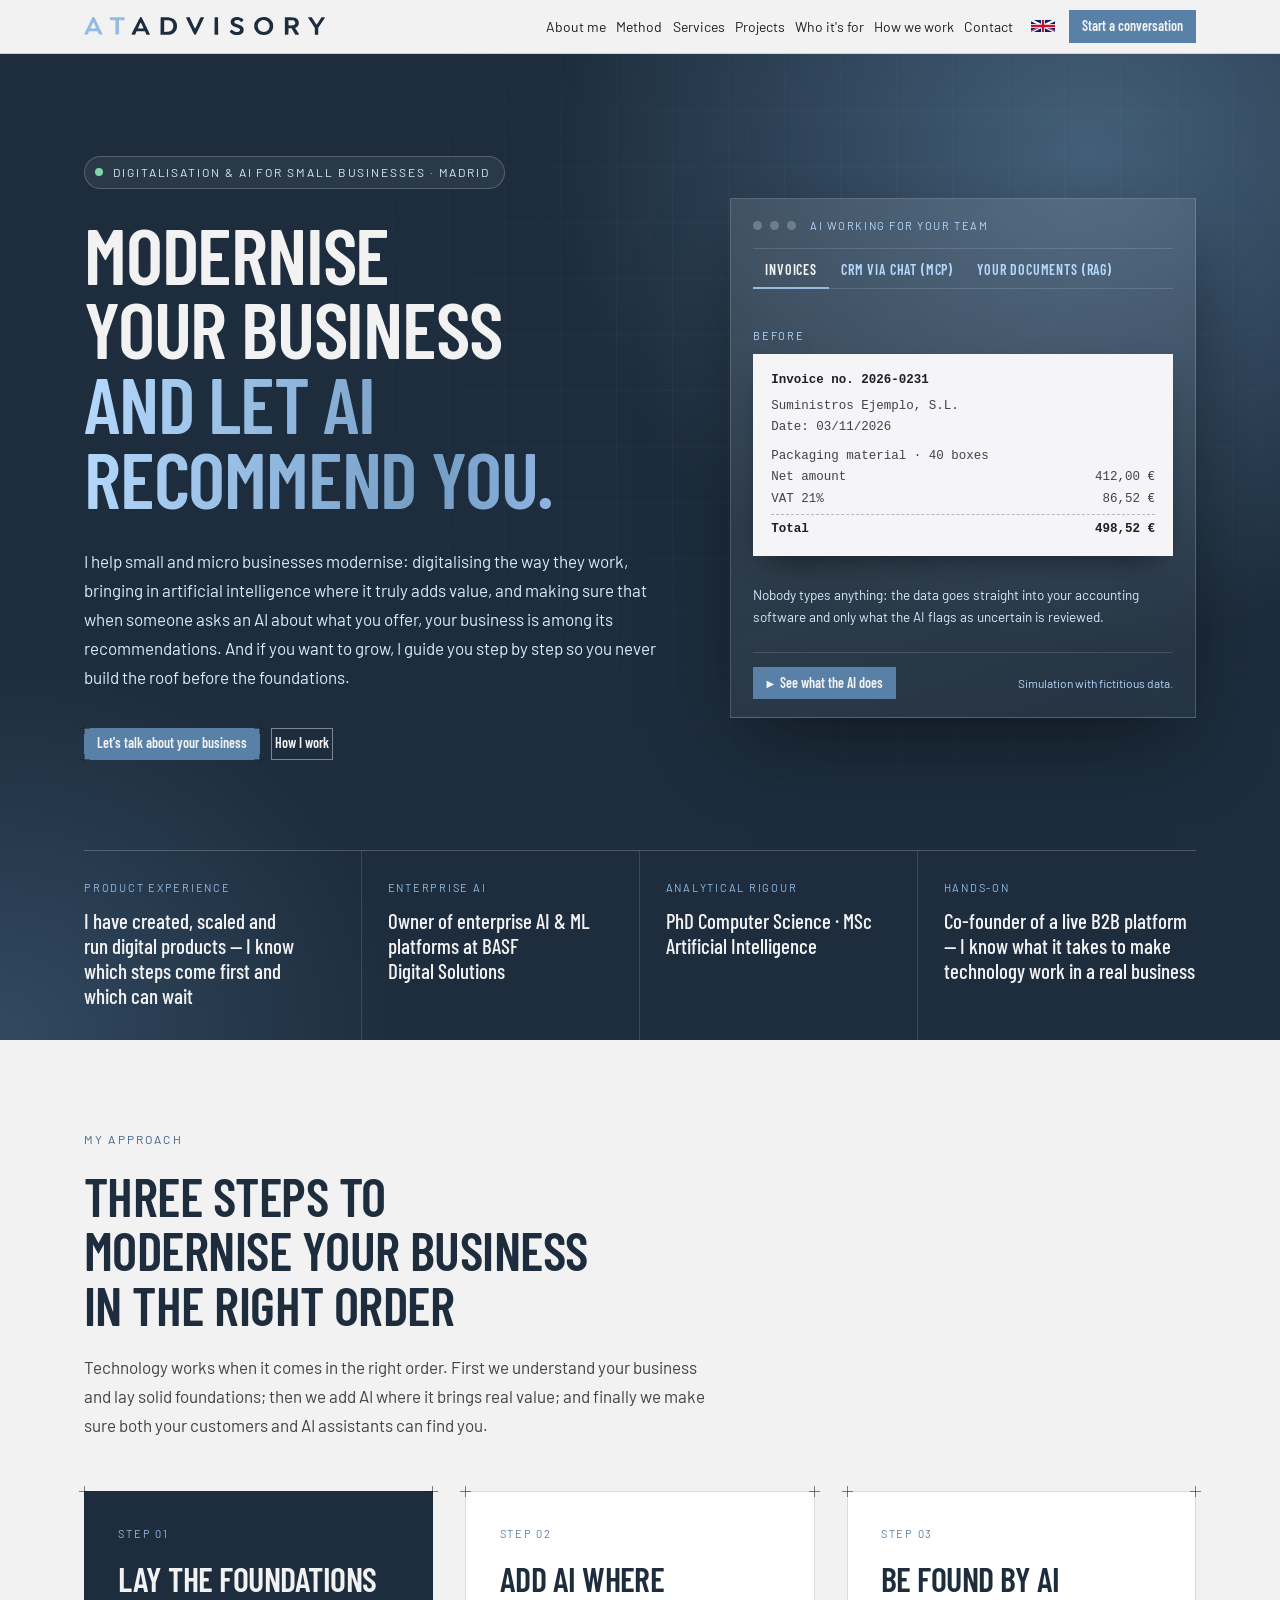
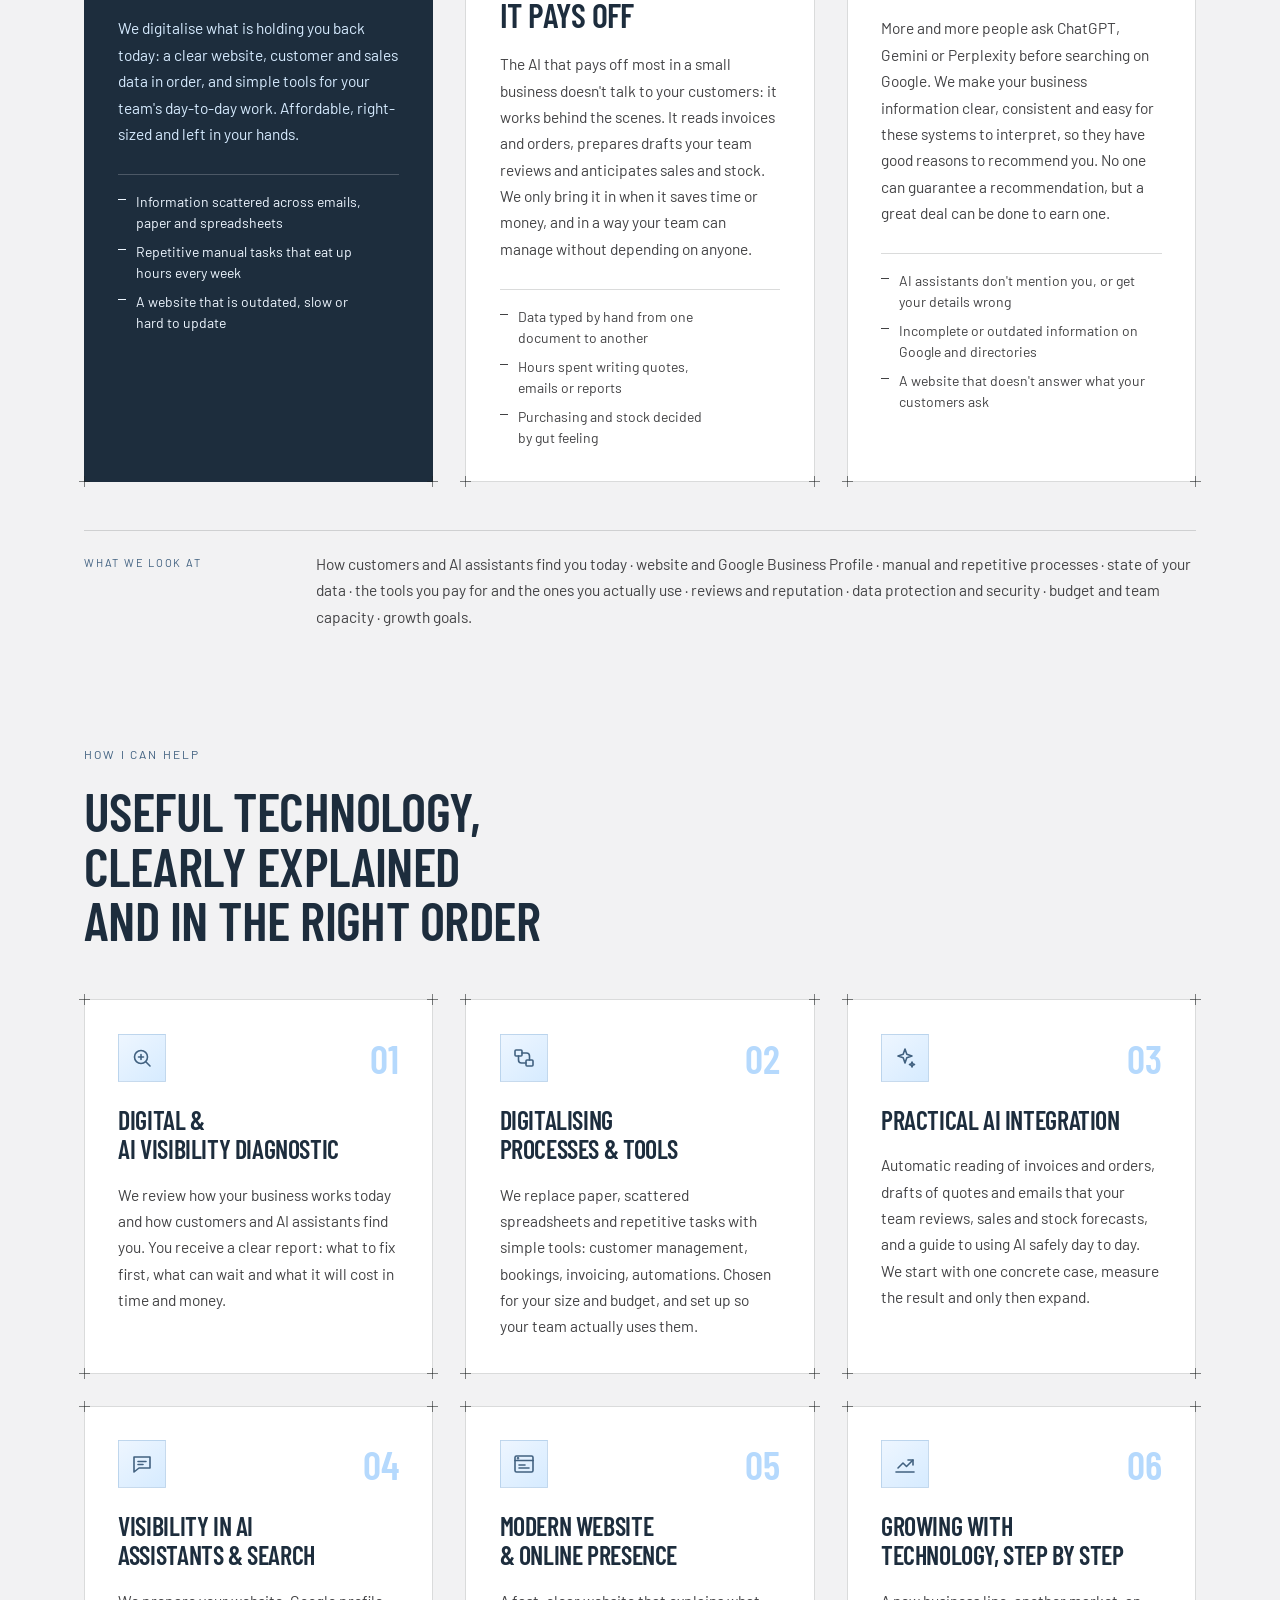
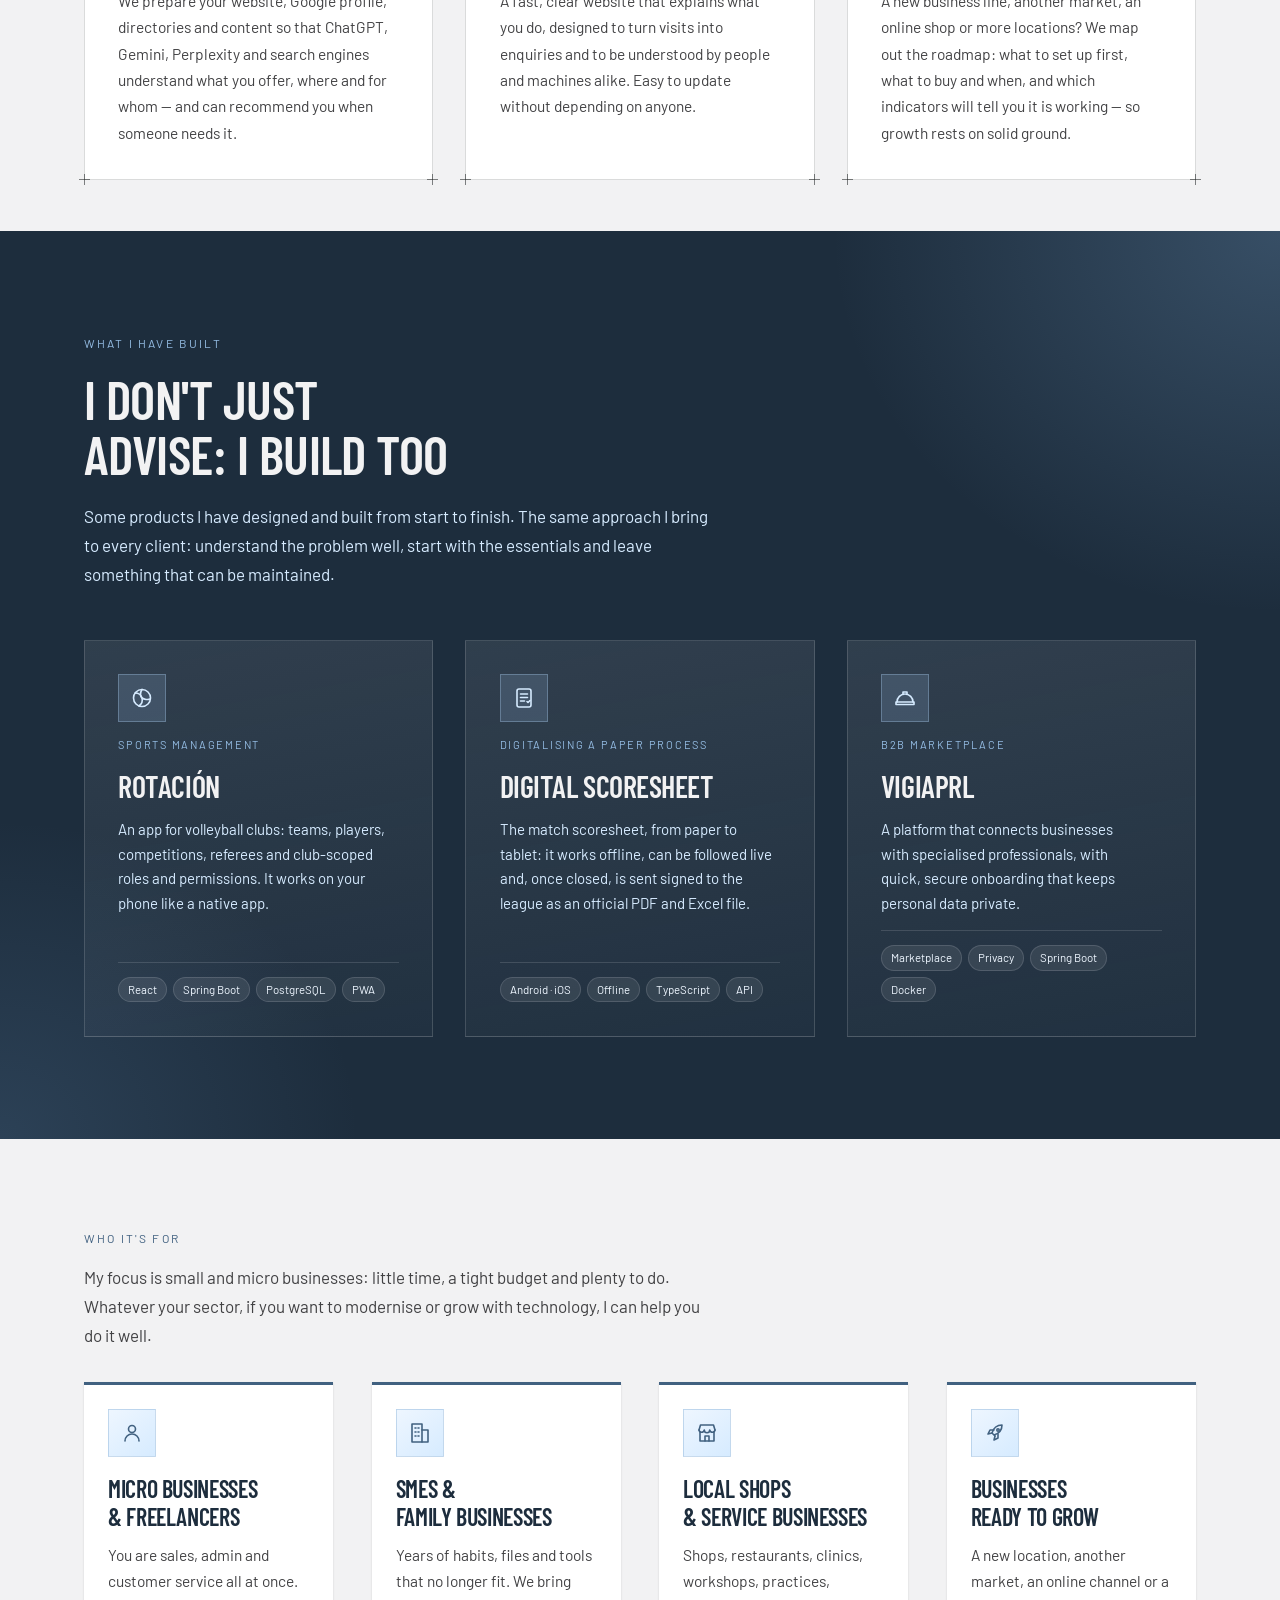
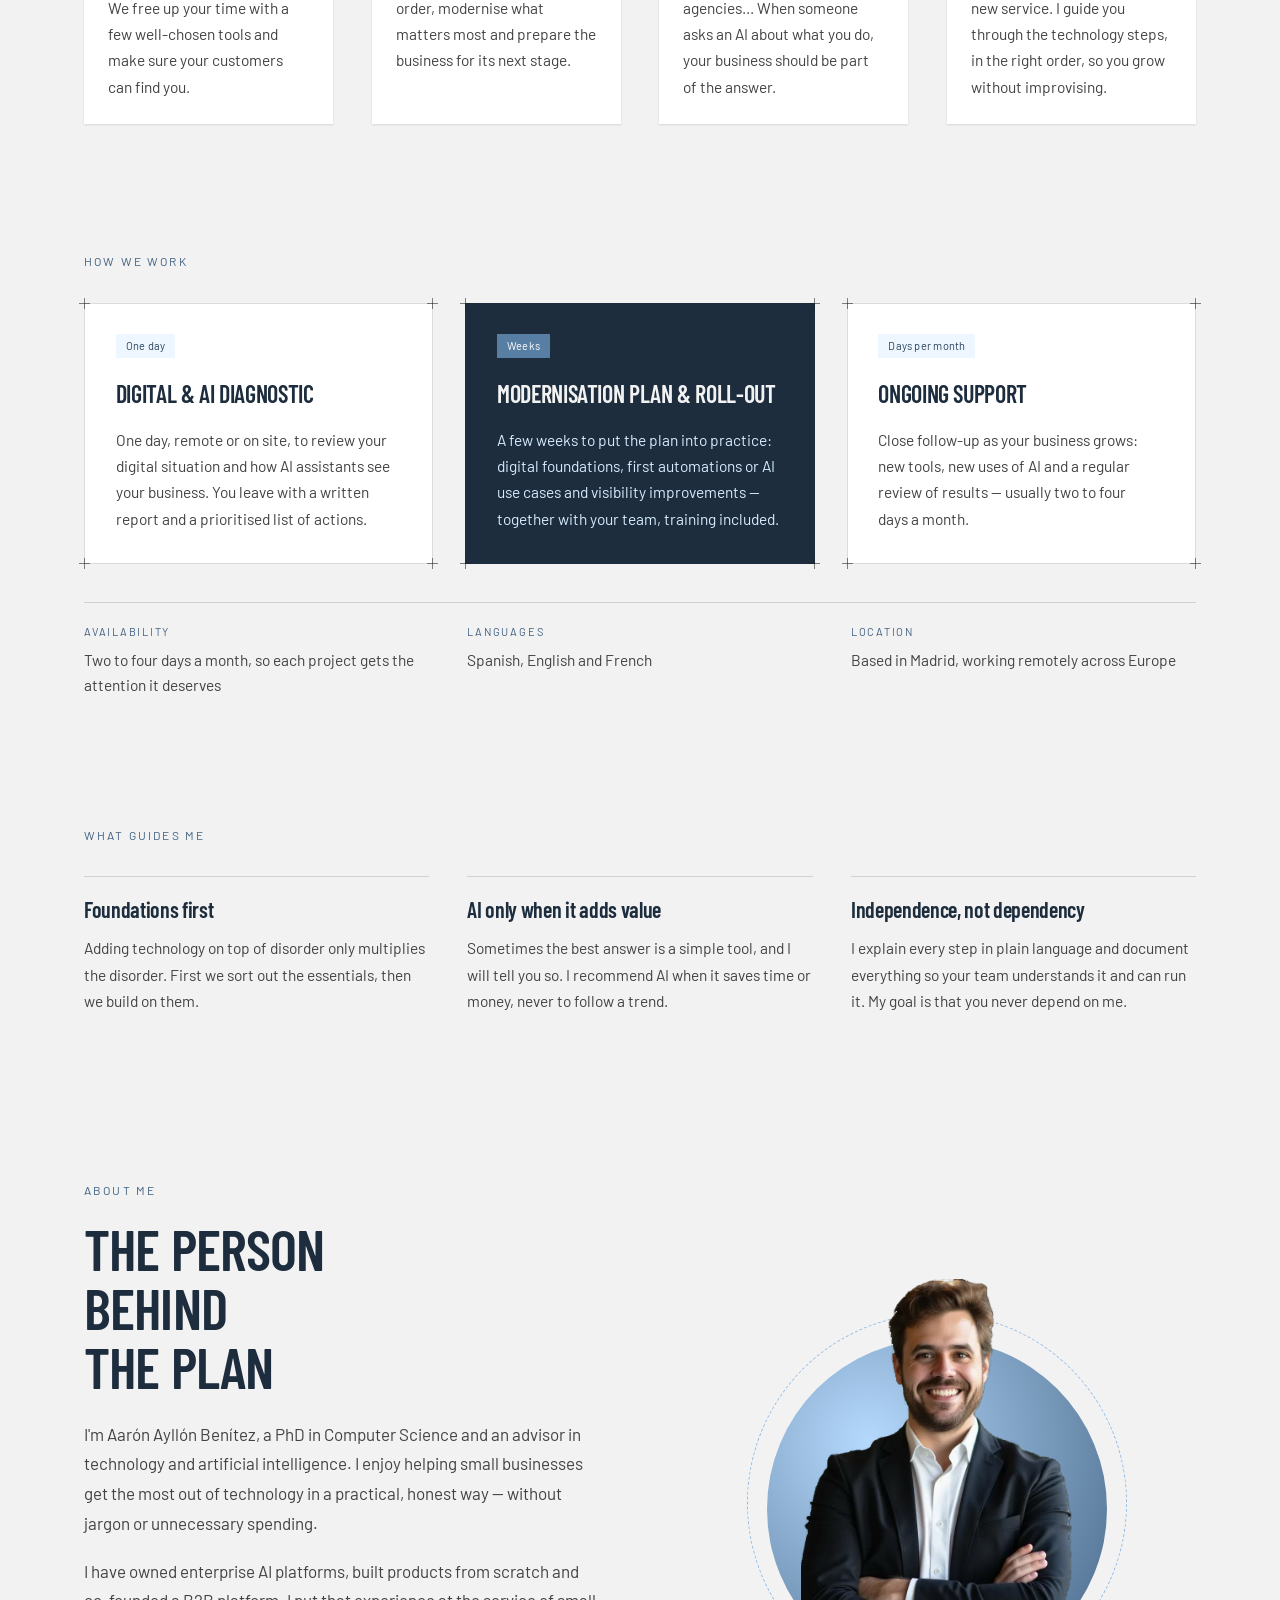
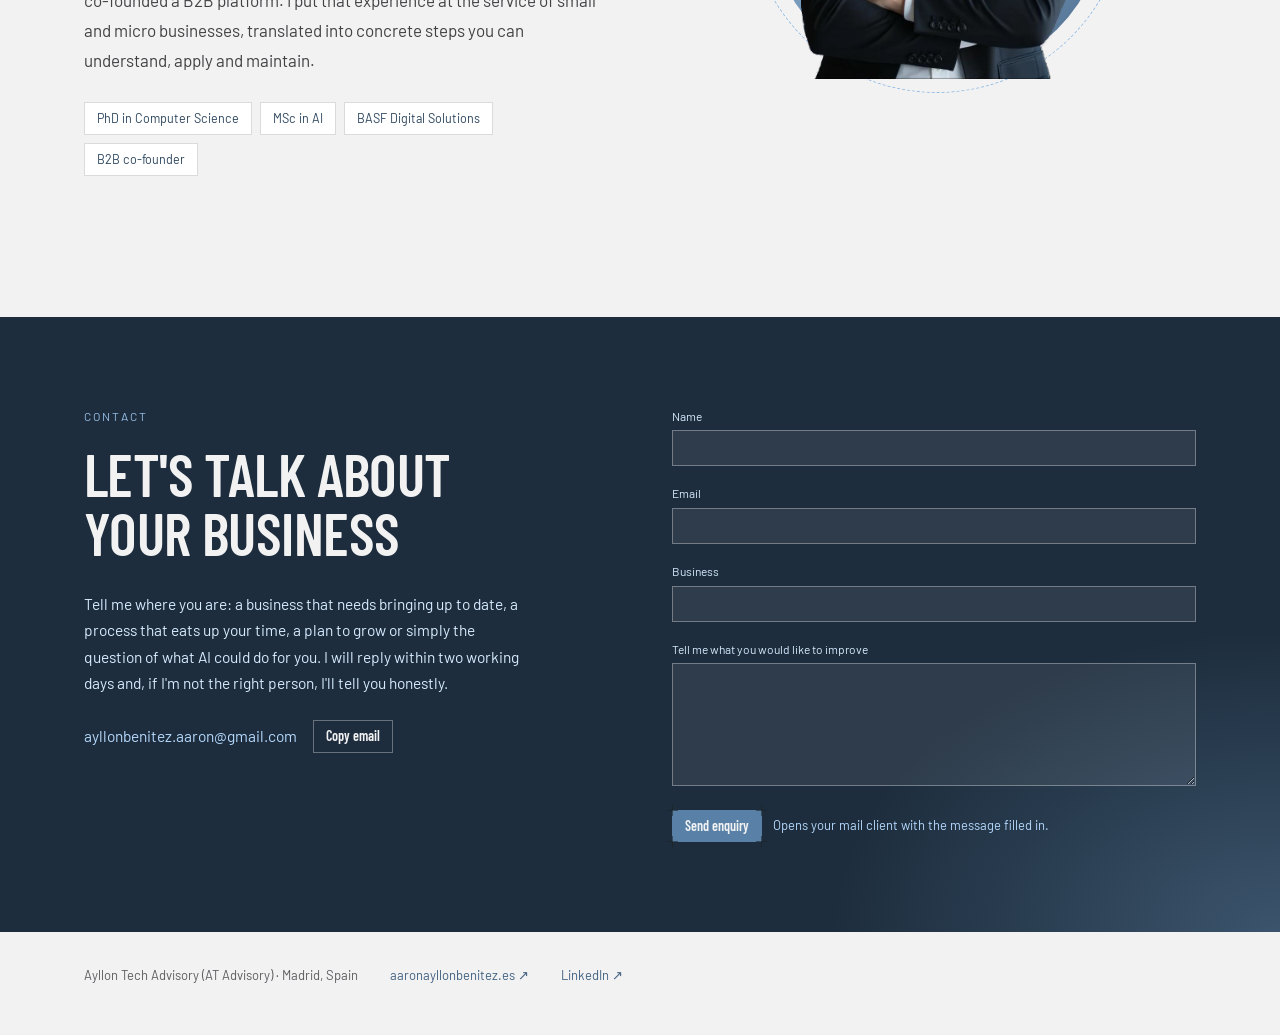
==== en/index.html @ 34bc44f6 "Serve static, crawlable HTML in three languages - Replace the x-dc/React runtime (support.js) with s" ====
<!DOCTYPE html>
<!-- Generado por _src/build.py. No edites este archivo: cambia _src/ y vuelve a ejecutar «python _src/build.py». -->
<html lang="en">
<head>
<meta charset="utf-8">
<meta name="viewport" content="width=device-width, initial-scale=1">
<title>AT Advisory · Digitalisation and AI for small and micro businesses</title>
<meta name="description" content="Digitalisation, AI integration and visibility in assistants such as ChatGPT for small and micro businesses. Modernise your business step by step, in the right order and without unnecessary spending.">
<link rel="canonical" href="https://atadvisory.es/en/">
<link rel="alternate" hreflang="es" href="https://atadvisory.es/">
<link rel="alternate" hreflang="en" href="https://atadvisory.es/en/">
<link rel="alternate" hreflang="fr" href="https://atadvisory.es/fr/">
<link rel="alternate" hreflang="x-default" href="https://atadvisory.es/">
<meta property="og:type" content="website">
<meta property="og:site_name" content="AT Advisory">
<meta property="og:url" content="https://atadvisory.es/en/">
<meta property="og:title" content="AT Advisory · Digitalisation and AI for small businesses">
<meta property="og:description" content="Digitalisation, AI integration and visibility in assistants such as ChatGPT for small and micro businesses. Modernise your business step by step, in the right order and without unnecessary spending.">
<meta property="og:locale" content="en_GB">
<meta property="og:locale:alternate" content="es_ES">
<meta property="og:locale:alternate" content="fr_FR">
<script type="application/ld+json">
{
  "@context": "https://schema.org",
  "@graph": [
    {
      "@type": "ProfessionalService",
      "@id": "https://atadvisory.es/#business",
      "name": "AT Advisory",
      "alternateName": "Ayllon Tech Advisory",
      "url": "https://atadvisory.es/",
      "logo": "https://atadvisory.es/logo-mark.svg",
      "description": "Advisory on digitalisation, artificial intelligence integration and visibility in AI assistants for small and micro businesses.",
      "email": "ayllonbenitez.aaron@gmail.com",
      "address": {
        "@type": "PostalAddress",
        "addressLocality": "Madrid",
        "addressCountry": "ES"
      },
      "areaServed": [
        {
          "@type": "Country",
          "name": "Spain"
        },
        {
          "@type": "Place",
          "name": "Europe"
        }
      ],
      "knowsLanguage": [
        "es",
        "en",
        "fr"
      ],
      "knowsAbout": [
        "Small business digitalisation",
        "Digital transformation",
        "Artificial intelligence",
        "Process automation",
        "Visibility in AI assistants",
        "Technology strategy"
      ],
      "founder": {
        "@type": "Person",
        "name": "Aarón Ayllón Benítez",
        "honorificSuffix": "PhD",
        "url": "https://aaronayllonbenitez.es",
        "sameAs": [
          "https://www.linkedin.com/in/aar%C3%B3n-ayll%C3%B3n-ben%C3%ADtez-ph-d-b5599158/",
          "https://aaronayllonbenitez.es"
        ],
        "jobTitle": "Digitalisation and artificial intelligence advisor"
      },
      "hasOfferCatalog": {
        "@type": "OfferCatalog",
        "name": "Services",
        "itemListElement": [
          {
            "@type": "Offer",
            "itemOffered": {
              "@type": "Service",
              "name": "Digital & AI visibility diagnostic",
              "description": "We review how your business works today and how customers and AI assistants find you. You receive a clear report: what to fix first, what can wait and what it will cost in time and money."
            }
          },
          {
            "@type": "Offer",
            "itemOffered": {
              "@type": "Service",
              "name": "Digitalising processes & tools",
              "description": "We replace paper, scattered spreadsheets and repetitive tasks with simple tools: customer management, bookings, invoicing, automations. Chosen for your size and budget, and set up so your team actually uses them."
            }
          },
          {
            "@type": "Offer",
            "itemOffered": {
              "@type": "Service",
              "name": "Practical AI integration",
              "description": "Automatic reading of invoices and orders, drafts of quotes and emails that your team reviews, sales and stock forecasts, and a guide to using AI safely day to day. We start with one concrete case, measure the result and only then expand."
            }
          },
          {
            "@type": "Offer",
            "itemOffered": {
              "@type": "Service",
              "name": "Visibility in AI assistants & search",
              "description": "We prepare your website, Google profile, directories and content so that ChatGPT, Gemini, Perplexity and search engines understand what you offer, where and for whom — and can recommend you when someone needs it."
            }
          },
          {
            "@type": "Offer",
            "itemOffered": {
              "@type": "Service",
              "name": "Modern website & online presence",
              "description": "A fast, clear website that explains what you do, designed to turn visits into enquiries and to be understood by people and machines alike. Easy to update without depending on anyone."
            }
          },
          {
            "@type": "Offer",
            "itemOffered": {
              "@type": "Service",
              "name": "Growing with technology, step by step",
              "description": "A new business line, another market, an online shop or more locations? We map out the roadmap: what to set up first, what to buy and when, and which indicators will tell you it is working — so growth rests on solid ground."
            }
          }
        ]
      }
    },
    {
      "@type": "WebPage",
      "@id": "https://atadvisory.es/en/#webpage",
      "url": "https://atadvisory.es/en/",
      "name": "AT Advisory · Digitalisation and AI for small and micro businesses",
      "inLanguage": "en",
      "about": {
        "@id": "https://atadvisory.es/#business"
      }
    }
  ]
}
</script>
<link rel="icon" type="image/svg+xml" href="../logo-mark.svg">
<link rel="stylesheet" href="../styles.css">
<link rel="stylesheet" href="../assets/site.css">
<script src="../assets/site.js" defer></script>
</head>
<body>

  <header class="nav nav-sticky" style="padding-inline: max(clamp(20px,5vw,64px), calc((100% - 1240px) / 2 + clamp(20px,5vw,64px)))">
    <a class="nav-brand" href="#"><img src="../logo-wordmark.svg" alt="AT Advisory" /></a>
    <input class="nav-toggle-control" id="nav-toggle" type="checkbox" />
    <label class="nav-toggle-label btn btn-ghost" for="nav-toggle" aria-label="Menu"><span></span><span></span><span></span></label>
    <nav class="nav-menu" aria-label="Main">
      <a href="#about">About me</a>
      <a href="#method">Method</a>
      <a href="#services">Services</a>
      <a href="#work">Projects</a>
      <a href="#audience">Who it's for</a>
      <a href="#engagement">How we work</a>
      <a href="#contact">Contact</a>
    </nav>
    <details class="language-picker">
      <summary class="language-current" aria-label="Language"><img src="../flags/gb.svg" alt="English" width="24" /></summary>
      <div class="language-options">
        <a href="../" hreflang="es" lang="es"><img src="../flags/es.svg" alt="Español" width="24" /></a>
        <a href="./" hreflang="en" lang="en" aria-current="page"><img src="../flags/gb.svg" alt="English" width="24" /></a>
        <a href="../fr/" hreflang="fr" lang="fr"><img src="../flags/fr.svg" alt="Français" width="24" /></a>
      </div>
    </details>
    <a href="#contact" class="nav-cta btn btn-primary" style="text-decoration: none; white-space: nowrap; flex: 0 0 auto">Start a conversation</a>
  </header>

<main>

  <section class="hero" style="background: var(--color-accent-900); color: var(--color-bg)">
    <div style="max-width: 1240px; margin: 0 auto; padding: clamp(56px,8vw,112px) clamp(20px,5vw,64px) 0">
      <div class="hero-grid">
      <div>
      <span class="hero-kicker" style="font-size: 12px; letter-spacing: 0.16em; text-transform: uppercase; color: var(--color-accent-200); margin-bottom: 28px"><i class="live-dot"></i><span>Digitalisation &amp; AI for small businesses ·&nbsp;Madrid</span></span>
      <h1 style="font-family: var(--font-heading); font-weight: 600; font-size: clamp(44px,6.2vw,92px); line-height: 0.94; letter-spacing: -0.015em; text-transform: uppercase; margin: 0; max-width: 20ch">
        <span style="display: block">Modernise your business</span>
        <span class="grad-text" style="display: block">and let AI recommend&nbsp;you.</span>
      </h1>
      <p style="font-size: 17px; line-height: 1.7; max-width: 62ch; margin: 32px 0 0; color: var(--color-accent-200)">I help small and micro businesses modernise: digitalising the way they work, bringing in artificial intelligence where it truly adds value, and making sure that when someone asks an AI about what you offer, your business is among its recommendations. And if you want to grow, I guide you step by step so you never build the roof before the&nbsp;foundations.</p>
      <div style="display: flex; gap: var(--space-3); flex-wrap: wrap; margin-top: 36px">
        <a href="#contact" class="btn btn-primary blueprint" style="text-decoration: none; white-space: nowrap; flex: 0 0 auto"><i class="corner tl"></i><i class="corner tr"></i><i class="corner bl"></i><i class="corner br"></i>Let's talk about your&nbsp;business</a>
        <a href="#method" class="btn btn-ghost" style="text-decoration: none; white-space: nowrap; flex: 0 0 auto; color: var(--color-bg); border-color: color-mix(in srgb, var(--color-bg) 45%, transparent)">How I work</a>
      </div>
      </div>
      <div class="demo" data-active="invoice" data-state="idle">
        <div class="demo-head"><i></i><i></i><i></i><span>AI working for your&nbsp;team</span></div>
        <div class="demo-tabs">
          <button type="button" class="demo-tab" aria-pressed="true" data-tab="invoice">Invoices</button>
          <button type="button" class="demo-tab" aria-pressed="false" data-tab="mcp">CRM via chat&nbsp;(MCP)</button>
          <button type="button" class="demo-tab" aria-pressed="false" data-tab="rag">Your documents (RAG)</button>
        </div>
        <div class="demo-panels">
          <div class="demo-panel" data-panel="invoice">
            <div class="demo-stage">
              <div class="demo-layer demo-before">
                <div class="demo-label">Before</div>
                <div class="demo-doc">
                  <div class="demo-doc-title">Invoice no. 2026-0231</div>
                  <div>Suministros Ejemplo, S.L.</div>
                  <div>Date: 03/11/2026</div>
                  <div class="demo-doc-gap">Packaging material · 40&nbsp;boxes</div>
                  <div class="demo-doc-row"><span>Net amount</span><span>412,00 €</span></div>
                  <div class="demo-doc-row"><span>VAT 21%</span><span>86,52 €</span></div>
                  <div class="demo-doc-row demo-doc-total"><span>Total</span><span>498,52 €</span></div>
                </div>
              </div>
              <div class="demo-layer demo-after">
                <div class="demo-label">After</div>
                <div class="demo-result">
                  <dl class="demo-out">
                    <div class="demo-row"><dt>Supplier</dt><dd>Suministros Ejemplo, S.L.</dd></div>
                    <div class="demo-row"><dt>Date</dt><dd>03/11/2026</dd></div>
                    <div class="demo-row"><dt>Net amount</dt><dd>412,00 €</dd></div>
                    <div class="demo-row"><dt>VAT 21%</dt><dd>86,52 €</dd></div>
                    <div class="demo-row"><dt>Total</dt><dd>498,52 €</dd></div>
                    <div class="demo-row"><dt>Ledger account</dt><dd>602 · Other&nbsp;supplies</dd></div>
                  </dl>
                </div>
              </div>
            </div>
            <p class="demo-note">Nobody types anything: the data goes straight into your accounting software and only what the AI flags as uncertain is&nbsp;reviewed.</p>
          </div>
          <div class="demo-panel" data-panel="mcp">
            <div class="demo-stage">
              <div class="demo-layer demo-before">
                <div class="demo-label">Your message in the&nbsp;chat</div>
                <div class="demo-bubble">Just spoke with Laura Gómez from Reformas Ejemplo: she wants a quote to refurbish 3 offices. Log it in the CRM and remind me to call her on&nbsp;Thursday.</div>
                <div class="demo-typing" aria-hidden="true"><i></i><i></i><i></i></div>
              </div>
              <div class="demo-layer demo-after">
                <div class="demo-label">Done in your&nbsp;CRM</div>
                <div class="demo-result">
                  <ul class="demo-log">
                    <li>MCP › crm.search_contacts</li>
                    <li>MCP › crm.create_contact</li>
                    <li>MCP › crm.create_deal</li>
                    <li>MCP › crm.create_task</li>
                  </ul>
                  <dl class="demo-out">
                    <div class="demo-row"><dt>Contact</dt><dd>Laura Gómez · Reformas Ejemplo</dd></div>
                    <div class="demo-row"><dt>Deal</dt><dd>Refurbishment of 3 offices ·&nbsp;Quote</dd></div>
                    <div class="demo-row"><dt>Task</dt><dd>Call Laura · Thu 12/11,&nbsp;10:00</dd></div>
                  </dl>
                </div>
              </div>
            </div>
            <p class="demo-note">The AI understands your message and, through MCP, uses your CRM's tools: it searches, creates and updates records without you leaving the&nbsp;chat.</p>
          </div>
          <div class="demo-panel" data-panel="rag">
            <div class="demo-stage">
              <div class="demo-layer demo-before">
                <div class="demo-label">Your question</div>
                <div class="demo-bubble">A customer wants to return an online order from 20 days ago. Can they? Who pays for&nbsp;shipping?</div>
                <div class="demo-typing" aria-hidden="true"><i></i><i></i><i></i></div>
              </div>
              <div class="demo-layer demo-after">
                <div class="demo-label">Answer with sources</div>
                <div class="demo-result">
                  <ul class="demo-log"><li>RAG › <span>214 documents · 2 relevant&nbsp;passages</span></li></ul>
                  <p class="demo-answer"><span>Yes: they have 30 days from delivery to return&nbsp;it.</span><sup>1</sup> <span>The customer pays for return shipping, unless the product arrived&nbsp;faulty.</span><sup>2</sup></p>
                  <ol class="demo-sources">
                    <li>Terms of sale 2026.pdf · p.&nbsp;3</li>
                    <li>Returns policy.docx · section&nbsp;2</li>
                  </ol>
                </div>
              </div>
            </div>
            <p class="demo-note">The AI answers only from what your documents say (RAG) and cites where it found it, so anyone can&nbsp;check.</p>
          </div>
        </div>
        <div class="demo-actions">
          <button type="button" class="btn btn-primary demo-run">See what the AI&nbsp;does</button>
          <span class="demo-working">The AI is&nbsp;working…</span>
          <button type="button" class="btn demo-reset">Run again</button>
          <span class="demo-disclaimer">Simulation with fictitious&nbsp;data.</span>
        </div>
      </div>
      </div>

      <div style="margin-top: clamp(56px,7vw,96px); border-top: 1px solid color-mix(in srgb, var(--color-bg) 22%, transparent); display: grid; grid-template-columns: repeat(auto-fit, minmax(210px, 1fr))">
        <div style="padding: 28px clamp(16px,2vw,32px) 32px 0; border-right: 1px solid color-mix(in srgb, var(--color-bg) 14%, transparent)">
          <div style="font-size: 11px; letter-spacing: 0.16em; text-transform: uppercase; color: var(--color-accent-400); margin-bottom: 12px">Product experience</div>
          <div style="font-family: var(--font-heading); font-weight: 500; font-size: 21px; line-height: 1.2">I have created, scaled and run digital products — I know which steps come first and which can&nbsp;wait</div>
        </div>
        <div style="padding: 28px clamp(16px,2vw,32px) 32px; border-right: 1px solid color-mix(in srgb, var(--color-bg) 14%, transparent)">
          <div style="font-size: 11px; letter-spacing: 0.16em; text-transform: uppercase; color: var(--color-accent-400); margin-bottom: 12px">Enterprise AI</div>
          <div style="font-family: var(--font-heading); font-weight: 500; font-size: 21px; line-height: 1.2">Owner of enterprise AI &amp; ML platforms at BASF Digital&nbsp;Solutions</div>
        </div>
        <div style="padding: 28px clamp(16px,2vw,32px) 32px; border-right: 1px solid color-mix(in srgb, var(--color-bg) 14%, transparent)">
          <div style="font-size: 11px; letter-spacing: 0.16em; text-transform: uppercase; color: var(--color-accent-400); margin-bottom: 12px">Analytical rigour</div>
          <div style="font-family: var(--font-heading); font-weight: 500; font-size: 21px; line-height: 1.2">PhD Computer Science · MSc Artificial&nbsp;Intelligence</div>
        </div>
        <div style="padding: 28px 0 32px clamp(16px,2vw,32px)">
          <div style="font-size: 11px; letter-spacing: 0.16em; text-transform: uppercase; color: var(--color-accent-400); margin-bottom: 12px">Hands-on</div>
          <div style="font-family: var(--font-heading); font-weight: 500; font-size: 21px; line-height: 1.2">Co-founder of a live B2B platform — I know what it takes to make technology work in a real&nbsp;business</div>
        </div>
      </div>
    </div>
  </section>

  <div style="max-width: 1240px; margin: 0 auto; padding: 0 clamp(20px,5vw,64px)">

    <section id="method" style="padding: clamp(56px,7vw,96px) 0 clamp(32px,4vw,56px)">
      <span style="display: block; font-size: 12px; letter-spacing: 0.18em; text-transform: uppercase; color: var(--color-accent-700); margin-bottom: 20px">My approach</span>
      <h2 style="font-family: var(--font-heading); font-weight: 600; font-size: clamp(32px,4.2vw,56px); line-height: 1.02; text-transform: uppercase; letter-spacing: -0.01em; margin: 0 0 20px; color: var(--color-accent-900); max-width: 24ch">Three steps to modernise your business in the right&nbsp;order</h2>
      <p style="font-size: 17px; line-height: 1.7; max-width: 64ch; margin: 0 0 clamp(36px,4vw,56px); color: var(--color-neutral-800)">Technology works when it comes in the right order. First we understand your business and lay solid foundations; then we add AI where it brings real value; and finally we make sure both your customers and AI assistants can find&nbsp;you.</p>

      <div style="display: grid; grid-template-columns: repeat(auto-fit, minmax(280px, 1fr)); gap: clamp(20px,2.5vw,32px)">
        <div data-reveal="" class="card blueprint verdict" style="padding: clamp(24px,2.6vw,36px); background: var(--color-accent-900); color: var(--color-bg); border-color: var(--color-accent-900)">
          <i class="corner tl"></i><i class="corner tr"></i><i class="corner bl"></i><i class="corner br"></i>
          <div style="font-size: 11px; letter-spacing: 0.16em; text-transform: uppercase; color: var(--color-accent-400)">Step 01</div>
          <h3 style="font-family: var(--font-heading); font-weight: 600; font-size: 34px; line-height: 1.05; text-transform: uppercase; margin: 12px 0 12px">Lay the foundations</h3>
          <p style="font-size: 15.5px; line-height: 1.7; margin: 0; color: var(--color-accent-200)">We digitalise what is holding you back today: a clear website, customer and sales data in order, and simple tools for your team's day-to-day work. Affordable, right-sized and left in your&nbsp;hands.</p>
          <ul class="verdict-signals" style="border-top-color: color-mix(in srgb, var(--color-bg) 22%, transparent); color: var(--color-accent-100)">
            <li>Information scattered across emails, paper and&nbsp;spreadsheets</li>
            <li>Repetitive manual tasks that eat up hours every&nbsp;week</li>
            <li>A website that is outdated, slow or hard to&nbsp;update</li>
          </ul>
        </div>
        <div data-reveal="" class="card blueprint verdict lift" style="padding: clamp(24px,2.6vw,36px)">
          <i class="corner tl"></i><i class="corner tr"></i><i class="corner bl"></i><i class="corner br"></i>
          <div style="font-size: 11px; letter-spacing: 0.16em; text-transform: uppercase; color: var(--color-accent-600)">Step 02</div>
          <h3 style="font-family: var(--font-heading); font-weight: 600; font-size: 34px; line-height: 1.05; text-transform: uppercase; margin: 12px 0 12px; color: var(--color-accent-900)">Add AI where it pays&nbsp;off</h3>
          <p style="font-size: 15.5px; line-height: 1.7; margin: 0; color: var(--color-neutral-800)">The AI that pays off most in a small business doesn't talk to your customers: it works behind the scenes. It reads invoices and orders, prepares drafts your team reviews and anticipates sales and stock. We only bring it in when it saves time or money, and in a way your team can manage without depending on&nbsp;anyone.</p>
          <ul class="verdict-signals" style="color: var(--color-neutral-800)">
            <li>Data typed by hand from one document to&nbsp;another</li>
            <li>Hours spent writing quotes, emails or&nbsp;reports</li>
            <li>Purchasing and stock decided by gut&nbsp;feeling</li>
          </ul>
        </div>
        <div data-reveal="" class="card blueprint verdict lift" style="padding: clamp(24px,2.6vw,36px)">
          <i class="corner tl"></i><i class="corner tr"></i><i class="corner bl"></i><i class="corner br"></i>
          <div style="font-size: 11px; letter-spacing: 0.16em; text-transform: uppercase; color: var(--color-accent-600)">Step 03</div>
          <h3 style="font-family: var(--font-heading); font-weight: 600; font-size: 34px; line-height: 1.05; text-transform: uppercase; margin: 12px 0 12px; color: var(--color-accent-900)">Be found by&nbsp;AI</h3>
          <p style="font-size: 15.5px; line-height: 1.7; margin: 0; color: var(--color-neutral-800)">More and more people ask ChatGPT, Gemini or Perplexity before searching on Google. We make your business information clear, consistent and easy for these systems to interpret, so they have good reasons to recommend you. No one can guarantee a recommendation, but a great deal can be done to earn&nbsp;one.</p>
          <ul class="verdict-signals" style="color: var(--color-neutral-800)">
            <li>AI assistants don't mention you, or get your details&nbsp;wrong</li>
            <li>Incomplete or outdated information on Google and&nbsp;directories</li>
            <li>A website that doesn't answer what your customers&nbsp;ask</li>
          </ul>
        </div>
      </div>

      <div style="margin-top: clamp(32px,4vw,48px); border-top: 1px solid var(--color-divider); padding-top: 20px; display: grid; grid-template-columns: minmax(0, 200px) 1fr; gap: 12px 32px" class="kpi-row">
        <div style="font-size: 11px; letter-spacing: 0.16em; text-transform: uppercase; color: var(--color-accent-700); padding-top: 3px">What we look&nbsp;at</div>
        <p style="font-size: 15.5px; line-height: 1.7; margin: 0; color: var(--color-neutral-800)">How customers and AI assistants find you today · website and Google Business Profile · manual and repetitive processes · state of your data · the tools you pay for and the ones you actually use · reviews and reputation · data protection and security · budget and team capacity · growth&nbsp;goals.</p>
      </div>
    </section>

    <section id="services" style="padding: clamp(40px,5vw,72px) 0 clamp(32px,4vw,56px)">
      <span style="display: block; font-size: 12px; letter-spacing: 0.18em; text-transform: uppercase; color: var(--color-accent-700); margin-bottom: 20px">How I can&nbsp;help</span>
      <h2 style="font-family: var(--font-heading); font-weight: 600; font-size: clamp(32px,4.2vw,56px); line-height: 1.02; text-transform: uppercase; letter-spacing: -0.01em; margin: 0 0 clamp(36px,4vw,56px); color: var(--color-accent-900); max-width: 24ch">Useful technology, clearly explained and in the right&nbsp;order</h2>

      <div class="svc-grid">
        <div data-reveal="" class="card blueprint lift" style="padding: clamp(24px,2.6vw,36px)">
          <i class="corner tl"></i><i class="corner tr"></i><i class="corner bl"></i><i class="corner br"></i>
          <div class="svc-head"><div class="ico-box"><svg class="ico" viewBox="0 0 24 24" width="24" height="24" fill="none" stroke="currentColor" stroke-width="1.6" stroke-linecap="round" stroke-linejoin="round" aria-hidden="true"><circle cx="11" cy="11" r="6.5"/><path d="M20 20l-4.2-4.2"/><path d="M8.5 11h5M11 8.5v5"/></svg></div><div style="font-family: var(--font-heading); font-weight: 600; font-size: 40px; line-height: 1; color: var(--color-accent-300)">01</div></div>
          <h3 style="font-family: var(--font-heading); font-weight: 600; font-size: 26px; line-height: 1.12; text-transform: uppercase; margin: 16px 0 12px; color: var(--color-accent-900)">Digital &amp; AI visibility&nbsp;diagnostic</h3>
          <p style="font-size: 15.5px; line-height: 1.7; margin: 0; color: var(--color-neutral-800)">We review how your business works today and how customers and AI assistants find you. You receive a clear report: what to fix first, what can wait and what it will cost in time and&nbsp;money.</p>
        </div>
        <div data-reveal="" class="card blueprint lift" style="padding: clamp(24px,2.6vw,36px)">
          <i class="corner tl"></i><i class="corner tr"></i><i class="corner bl"></i><i class="corner br"></i>
          <div class="svc-head"><div class="ico-box"><svg class="ico" viewBox="0 0 24 24" width="24" height="24" fill="none" stroke="currentColor" stroke-width="1.6" stroke-linecap="round" stroke-linejoin="round" aria-hidden="true"><rect x="3" y="4" width="7" height="6" rx="1"/><rect x="14" y="14" width="7" height="6" rx="1"/><path d="M6.5 10v4a3 3 0 0 0 3 3H14"/><path d="M17.5 14v-4a3 3 0 0 0-3-3H10"/></svg></div><div style="font-family: var(--font-heading); font-weight: 600; font-size: 40px; line-height: 1; color: var(--color-accent-300)">02</div></div>
          <h3 style="font-family: var(--font-heading); font-weight: 600; font-size: 26px; line-height: 1.12; text-transform: uppercase; margin: 16px 0 12px; color: var(--color-accent-900)">Digitalising processes &amp;&nbsp;tools</h3>
          <p style="font-size: 15.5px; line-height: 1.7; margin: 0; color: var(--color-neutral-800)">We replace paper, scattered spreadsheets and repetitive tasks with simple tools: customer management, bookings, invoicing, automations. Chosen for your size and budget, and set up so your team actually uses&nbsp;them.</p>
        </div>
        <div data-reveal="" class="card blueprint lift" style="padding: clamp(24px,2.6vw,36px)">
          <i class="corner tl"></i><i class="corner tr"></i><i class="corner bl"></i><i class="corner br"></i>
          <div class="svc-head"><div class="ico-box"><svg class="ico" viewBox="0 0 24 24" width="24" height="24" fill="none" stroke="currentColor" stroke-width="1.6" stroke-linecap="round" stroke-linejoin="round" aria-hidden="true"><path d="M12 3l1.8 5.2L19 10l-5.2 1.8L12 17l-1.8-5.2L5 10l5.2-1.8z"/><path d="M19 16l.7 1.8 1.8.7-1.8.7L19 21l-.7-1.8-1.8-.7 1.8-.7z"/></svg></div><div style="font-family: var(--font-heading); font-weight: 600; font-size: 40px; line-height: 1; color: var(--color-accent-300)">03</div></div>
          <h3 style="font-family: var(--font-heading); font-weight: 600; font-size: 26px; line-height: 1.12; text-transform: uppercase; margin: 16px 0 12px; color: var(--color-accent-900)">Practical AI integration</h3>
          <p style="font-size: 15.5px; line-height: 1.7; margin: 0; color: var(--color-neutral-800)">Automatic reading of invoices and orders, drafts of quotes and emails that your team reviews, sales and stock forecasts, and a guide to using AI safely day to day. We start with one concrete case, measure the result and only then&nbsp;expand.</p>
        </div>
        <div data-reveal="" class="card blueprint lift" style="padding: clamp(24px,2.6vw,36px)">
          <i class="corner tl"></i><i class="corner tr"></i><i class="corner bl"></i><i class="corner br"></i>
          <div class="svc-head"><div class="ico-box"><svg class="ico" viewBox="0 0 24 24" width="24" height="24" fill="none" stroke="currentColor" stroke-width="1.6" stroke-linecap="round" stroke-linejoin="round" aria-hidden="true"><path d="M4 5h16v11H9l-5 4z"/><path d="M8 9.5h8M8 12.5h5"/></svg></div><div style="font-family: var(--font-heading); font-weight: 600; font-size: 40px; line-height: 1; color: var(--color-accent-300)">04</div></div>
          <h3 style="font-family: var(--font-heading); font-weight: 600; font-size: 26px; line-height: 1.12; text-transform: uppercase; margin: 16px 0 12px; color: var(--color-accent-900)">Visibility in AI assistants &amp;&nbsp;search</h3>
          <p style="font-size: 15.5px; line-height: 1.7; margin: 0; color: var(--color-neutral-800)">We prepare your website, Google profile, directories and content so that ChatGPT, Gemini, Perplexity and search engines understand what you offer, where and for whom — and can recommend you when someone needs&nbsp;it.</p>
        </div>
        <div data-reveal="" class="card blueprint lift" style="padding: clamp(24px,2.6vw,36px)">
          <i class="corner tl"></i><i class="corner tr"></i><i class="corner bl"></i><i class="corner br"></i>
          <div class="svc-head"><div class="ico-box"><svg class="ico" viewBox="0 0 24 24" width="24" height="24" fill="none" stroke="currentColor" stroke-width="1.6" stroke-linecap="round" stroke-linejoin="round" aria-hidden="true"><rect x="3" y="4" width="18" height="16" rx="1.5"/><path d="M3 8.5h18"/><circle cx="6" cy="6.3" r=".5"/><path d="M7 13h6M7 16h10"/></svg></div><div style="font-family: var(--font-heading); font-weight: 600; font-size: 40px; line-height: 1; color: var(--color-accent-300)">05</div></div>
          <h3 style="font-family: var(--font-heading); font-weight: 600; font-size: 26px; line-height: 1.12; text-transform: uppercase; margin: 16px 0 12px; color: var(--color-accent-900)">Modern website &amp; online&nbsp;presence</h3>
          <p style="font-size: 15.5px; line-height: 1.7; margin: 0; color: var(--color-neutral-800)">A fast, clear website that explains what you do, designed to turn visits into enquiries and to be understood by people and machines alike. Easy to update without depending on&nbsp;anyone.</p>
        </div>
        <div data-reveal="" class="card blueprint lift" style="padding: clamp(24px,2.6vw,36px)">
          <i class="corner tl"></i><i class="corner tr"></i><i class="corner bl"></i><i class="corner br"></i>
          <div class="svc-head"><div class="ico-box"><svg class="ico" viewBox="0 0 24 24" width="24" height="24" fill="none" stroke="currentColor" stroke-width="1.6" stroke-linecap="round" stroke-linejoin="round" aria-hidden="true"><path d="M3 20h18"/><path d="M5 16l5-5 3.5 3.5L20 8"/><path d="M15 8h5v5"/></svg></div><div style="font-family: var(--font-heading); font-weight: 600; font-size: 40px; line-height: 1; color: var(--color-accent-300)">06</div></div>
          <h3 style="font-family: var(--font-heading); font-weight: 600; font-size: 26px; line-height: 1.12; text-transform: uppercase; margin: 16px 0 12px; color: var(--color-accent-900)">Growing with technology, step by&nbsp;step</h3>
          <p style="font-size: 15.5px; line-height: 1.7; margin: 0; color: var(--color-neutral-800)">A new business line, another market, an online shop or more locations? We map out the roadmap: what to set up first, what to buy and when, and which indicators will tell you it is working — so growth rests on solid&nbsp;ground.</p>
        </div>
      </div>
    </section>
  </div>

  <section id="work" class="work">
    <div style="max-width: 1240px; margin: 0 auto; padding: clamp(64px,8vw,112px) clamp(20px,5vw,64px)">
      <span style="display: block; font-size: 12px; letter-spacing: 0.18em; text-transform: uppercase; color: var(--color-accent-400); margin-bottom: 20px">What I have&nbsp;built</span>
      <h2 style="font-family: var(--font-heading); font-weight: 600; font-size: clamp(32px,4.2vw,56px); line-height: 1.02; text-transform: uppercase; letter-spacing: -0.01em; margin: 0 0 20px; max-width: 22ch">I don't just advise: I build&nbsp;too</h2>
      <p style="font-size: 17px; line-height: 1.7; max-width: 64ch; margin: 0 0 clamp(36px,4vw,56px); color: var(--color-accent-200)">Some products I have designed and built from start to finish. The same approach I bring to every client: understand the problem well, start with the essentials and leave something that can be&nbsp;maintained.</p>
      <div class="work-grid">
        <article data-reveal="" class="work-card">
          <div class="ico-box"><svg class="ico" viewBox="0 0 24 24" width="24" height="24" fill="none" stroke="currentColor" stroke-width="1.6" stroke-linecap="round" stroke-linejoin="round" aria-hidden="true"><circle cx="12" cy="12" r="8.5"/><path d="M12 3.5c-2 3-2 7 0 8.5s6 2 8.3 1"/><path d="M5 7c3 0 6 1.5 7 5s-1 6.5-3 8"/></svg></div>
          <div class="work-kind">Sports management</div>
          <h3>Rotación</h3>
          <p>An app for volleyball clubs: teams, players, competitions, referees and club-scoped roles and permissions. It works on your phone like a native&nbsp;app.</p>
          <div class="chips"><span>React</span><span>Spring Boot</span><span>PostgreSQL</span><span>PWA</span></div>
        </article>
        <article data-reveal="" class="work-card">
          <div class="ico-box"><svg class="ico" viewBox="0 0 24 24" width="24" height="24" fill="none" stroke="currentColor" stroke-width="1.6" stroke-linecap="round" stroke-linejoin="round" aria-hidden="true"><rect x="5" y="3" width="14" height="18" rx="2"/><path d="M8.5 8h7M8.5 11.5h7M8.5 15h4"/><path d="M15 15.5l1 1 2-2"/></svg></div>
          <div class="work-kind">Digitalising a paper&nbsp;process</div>
          <h3>Digital scoresheet</h3>
          <p>The match scoresheet, from paper to tablet: it works offline, can be followed live and, once closed, is sent signed to the league as an official PDF and Excel&nbsp;file.</p>
          <div class="chips"><span>Android · iOS</span><span>Offline</span><span>TypeScript</span><span>API</span></div>
        </article>
        <article data-reveal="" class="work-card">
          <div class="ico-box"><svg class="ico" viewBox="0 0 24 24" width="24" height="24" fill="none" stroke="currentColor" stroke-width="1.6" stroke-linecap="round" stroke-linejoin="round" aria-hidden="true"><path d="M4 16a8 8 0 0 1 16 0"/><path d="M3 16h18v2.5H3z"/><path d="M10 8.5V6h4v2.5"/></svg></div>
          <div class="work-kind">B2B marketplace</div>
          <h3>VigiaPRL</h3>
          <p>A platform that connects businesses with specialised professionals, with quick, secure onboarding that keeps personal data&nbsp;private.</p>
          <div class="chips"><span>Marketplace</span><span>Privacy</span><span>Spring Boot</span><span>Docker</span></div>
        </article>
      </div>
    </div>
  </section>

  <div style="max-width: 1240px; margin: 0 auto; padding: 0 clamp(20px,5vw,64px)">

    <section id="audience" style="padding: clamp(56px,7vw,96px) 0 clamp(40px,5vw,72px)">
      <span style="display: block; font-size: 12px; letter-spacing: 0.18em; text-transform: uppercase; color: var(--color-accent-700); margin-bottom: 16px">Who it's for</span>
      <p style="font-size: 17px; line-height: 1.7; max-width: 64ch; margin: 0 0 32px; color: var(--color-neutral-800)">My focus is small and micro businesses: little time, a tight budget and plenty to do. Whatever your sector, if you want to modernise or grow with technology, I can help you do it&nbsp;well.</p>
      <div class="aud-grid">
        <div data-reveal="" class="aud-card">
          <div class="ico-box"><svg class="ico" viewBox="0 0 24 24" width="24" height="24" fill="none" stroke="currentColor" stroke-width="1.6" stroke-linecap="round" stroke-linejoin="round" aria-hidden="true"><circle cx="12" cy="8" r="3.5"/><path d="M5 20a7 7 0 0 1 14 0"/></svg></div>
          <h3 style="font-family: var(--font-heading); font-weight: 600; font-size: 24px; line-height: 1.15; text-transform: uppercase; margin: 0 0 12px; color: var(--color-accent-900)">Micro businesses &amp;&nbsp;freelancers</h3>
          <p style="font-size: 15.5px; line-height: 1.7; margin: 0; color: var(--color-neutral-800)">You are sales, admin and customer service all at once. We free up your time with a few well-chosen tools and make sure your customers can find&nbsp;you.</p>
        </div>
        <div data-reveal="" class="aud-card">
          <div class="ico-box"><svg class="ico" viewBox="0 0 24 24" width="24" height="24" fill="none" stroke="currentColor" stroke-width="1.6" stroke-linecap="round" stroke-linejoin="round" aria-hidden="true"><rect x="4" y="3" width="10" height="18"/><path d="M14 9h6v12h-6"/><path d="M7 7h1M10 7h1M7 11h1M10 11h1M7 15h1M10 15h1"/></svg></div>
          <h3 style="font-family: var(--font-heading); font-weight: 600; font-size: 24px; line-height: 1.15; text-transform: uppercase; margin: 0 0 12px; color: var(--color-accent-900)">SMEs &amp; family&nbsp;businesses</h3>
          <p style="font-size: 15.5px; line-height: 1.7; margin: 0; color: var(--color-neutral-800)">Years of habits, files and tools that no longer fit. We bring order, modernise what matters most and prepare the business for its next&nbsp;stage.</p>
        </div>
        <div data-reveal="" class="aud-card">
          <div class="ico-box"><svg class="ico" viewBox="0 0 24 24" width="24" height="24" fill="none" stroke="currentColor" stroke-width="1.6" stroke-linecap="round" stroke-linejoin="round" aria-hidden="true"><path d="M4 9l1.5-5h13L20 9"/><path d="M4 9a2.7 2.7 0 0 0 5.3 0 2.7 2.7 0 0 0 5.4 0 2.7 2.7 0 0 0 5.3 0"/><path d="M5 11v9h14v-9"/><path d="M10 20v-5h4v5"/></svg></div>
          <h3 style="font-family: var(--font-heading); font-weight: 600; font-size: 24px; line-height: 1.15; text-transform: uppercase; margin: 0 0 12px; color: var(--color-accent-900)">Local shops &amp; service&nbsp;businesses</h3>
          <p style="font-size: 15.5px; line-height: 1.7; margin: 0; color: var(--color-neutral-800)">Shops, restaurants, clinics, workshops, practices, agencies… When someone asks an AI about what you do, your business should be part of the&nbsp;answer.</p>
        </div>
        <div data-reveal="" class="aud-card">
          <div class="ico-box"><svg class="ico" viewBox="0 0 24 24" width="24" height="24" fill="none" stroke="currentColor" stroke-width="1.6" stroke-linecap="round" stroke-linejoin="round" aria-hidden="true"><path d="M12 15l-3-3c1.5-5 5-8 10-8 0 5-3 8.5-8 10z"/><path d="M9 12l-4 1 2-4h4M12 15l-1 4 4-2v-4"/><circle cx="15" cy="9" r="1.2"/></svg></div>
          <h3 style="font-family: var(--font-heading); font-weight: 600; font-size: 24px; line-height: 1.15; text-transform: uppercase; margin: 0 0 12px; color: var(--color-accent-900)">Businesses ready to&nbsp;grow</h3>
          <p style="font-size: 15.5px; line-height: 1.7; margin: 0; color: var(--color-neutral-800)">A new location, another market, an online channel or a new service. I guide you through the technology steps, in the right order, so you grow without&nbsp;improvising.</p>
        </div>
      </div>
    </section>

    <section id="engagement" style="padding: clamp(40px,5vw,72px) 0">
      <span style="display: block; font-size: 12px; letter-spacing: 0.18em; text-transform: uppercase; color: var(--color-accent-700); margin-bottom: 32px">How we work</span>
      <div style="display: grid; grid-template-columns: repeat(auto-fit, minmax(260px, 1fr)); gap: clamp(20px,2.5vw,32px)">
        <div data-reveal="" class="card blueprint lift" style="padding: clamp(22px,2.4vw,32px)">
          <i class="corner tl"></i><i class="corner tr"></i><i class="corner bl"></i><i class="corner br"></i>
          <span class="tag tag-accent">One day</span>
          <h3 style="font-family: var(--font-heading); font-weight: 600; font-size: 24px; line-height: 1.15; text-transform: uppercase; margin: 16px 0 12px; color: var(--color-accent-900)">Digital &amp; AI&nbsp;diagnostic</h3>
          <p style="font-size: 15.5px; line-height: 1.7; margin: 0; color: var(--color-neutral-800)">One day, remote or on site, to review your digital situation and how AI assistants see your business. You leave with a written report and a prioritised list of&nbsp;actions.</p>
        </div>
        <div data-reveal="" class="card blueprint eng-featured" style="padding: clamp(22px,2.4vw,32px)">
          <i class="corner tl"></i><i class="corner tr"></i><i class="corner bl"></i><i class="corner br"></i>
          <span class="tag tag-accent">Weeks</span>
          <h3 style="font-family: var(--font-heading); font-weight: 600; font-size: 24px; line-height: 1.15; text-transform: uppercase; margin: 16px 0 12px; color: var(--color-accent-900)">Modernisation plan &amp;&nbsp;roll-out</h3>
          <p style="font-size: 15.5px; line-height: 1.7; margin: 0; color: var(--color-neutral-800)">A few weeks to put the plan into practice: digital foundations, first automations or AI use cases and visibility improvements — together with your team, training&nbsp;included.</p>
        </div>
        <div data-reveal="" class="card blueprint lift" style="padding: clamp(22px,2.4vw,32px)">
          <i class="corner tl"></i><i class="corner tr"></i><i class="corner bl"></i><i class="corner br"></i>
          <span class="tag tag-accent">Days per month</span>
          <h3 style="font-family: var(--font-heading); font-weight: 600; font-size: 24px; line-height: 1.15; text-transform: uppercase; margin: 16px 0 12px; color: var(--color-accent-900)">Ongoing support</h3>
          <p style="font-size: 15.5px; line-height: 1.7; margin: 0; color: var(--color-neutral-800)">Close follow-up as your business grows: new tools, new uses of AI and a regular review of results — usually two to four days a&nbsp;month.</p>
        </div>
      </div>
      <div class="eng-facts">
        <div>
          <div style="font-size: 11px; letter-spacing: 0.16em; text-transform: uppercase; color: var(--color-accent-700); margin-bottom: 8px">Availability</div>
          <div style="font-size: 15.5px; line-height: 1.6; color: var(--color-neutral-800)">Two to four days a month, so each project gets the attention it&nbsp;deserves</div>
        </div>
        <div>
          <div style="font-size: 11px; letter-spacing: 0.16em; text-transform: uppercase; color: var(--color-accent-700); margin-bottom: 8px">Languages</div>
          <div style="font-size: 15.5px; line-height: 1.6; color: var(--color-neutral-800)">Spanish, English and&nbsp;French</div>
        </div>
        <div>
          <div style="font-size: 11px; letter-spacing: 0.16em; text-transform: uppercase; color: var(--color-accent-700); margin-bottom: 8px">Location</div>
          <div style="font-size: 15.5px; line-height: 1.6; color: var(--color-neutral-800)">Based in Madrid, working remotely across&nbsp;Europe</div>
        </div>
      </div>
    </section>

      <section style="padding: clamp(40px,5vw,72px) 0">
        <span style="display: block; font-size: 12px; letter-spacing: 0.18em; text-transform: uppercase; color: var(--color-accent-700); margin-bottom: 32px">What guides me</span>
        <div style="display: grid; grid-template-columns: repeat(auto-fit, minmax(260px, 1fr)); gap: clamp(24px,3vw,48px)">
          <div style="border-top: 1px solid var(--color-divider); padding-top: 20px">
            <h3 style="font-family: var(--font-heading); font-weight: 600; font-size: 22px; line-height: 1.18; margin: 0 0 12px; color: var(--color-accent-900)">Foundations first</h3>
            <p style="font-size: 15.5px; line-height: 1.7; margin: 0; color: var(--color-neutral-800)">Adding technology on top of disorder only multiplies the disorder. First we sort out the essentials, then we build on&nbsp;them.</p>
          </div>
          <div style="border-top: 1px solid var(--color-divider); padding-top: 20px">
            <h3 style="font-family: var(--font-heading); font-weight: 600; font-size: 22px; line-height: 1.18; margin: 0 0 12px; color: var(--color-accent-900)">AI only when it adds&nbsp;value</h3>
            <p style="font-size: 15.5px; line-height: 1.7; margin: 0; color: var(--color-neutral-800)">Sometimes the best answer is a simple tool, and I will tell you so. I recommend AI when it saves time or money, never to follow a&nbsp;trend.</p>
          </div>
          <div style="border-top: 1px solid var(--color-divider); padding-top: 20px">
            <h3 style="font-family: var(--font-heading); font-weight: 600; font-size: 22px; line-height: 1.18; margin: 0 0 12px; color: var(--color-accent-900)">Independence, not dependency</h3>
            <p style="font-size: 15.5px; line-height: 1.7; margin: 0; color: var(--color-neutral-800)">I explain every step in plain language and document everything so your team understands it and can run it. My goal is that you never depend on&nbsp;me.</p>
          </div>
        </div>
      </section>
  </div>

  <section id="about" style="max-width: 1240px; margin: 0 auto; padding: clamp(64px,8vw,112px) clamp(20px,5vw,64px) clamp(48px,6vw,80px); display: grid; grid-template-columns: repeat(auto-fit, minmax(min(100%, 320px), 1fr)); gap: clamp(32px,6vw,96px); align-items: center">
    <div>
      <span style="display: block; font-size: 12px; letter-spacing: 0.18em; text-transform: uppercase; color: var(--color-accent-700); margin-bottom: 20px">About me</span>
      <h2 style="font-family: var(--font-heading); font-weight: 600; font-size: clamp(34px,4.5vw,60px); line-height: 1.02; text-transform: uppercase; margin: 0 0 24px; color: var(--color-accent-900); max-width: 12ch">The person behind the&nbsp;plan</h2>
      <p style="font-size: 17px; line-height: 1.75; margin: 0 0 18px; color: var(--color-neutral-800)">I'm Aarón Ayllón Benítez, a PhD in Computer Science and an advisor in technology and artificial intelligence. I enjoy helping small businesses get the most out of technology in a practical, honest way — without jargon or unnecessary&nbsp;spending.</p>
      <p style="font-size: 17px; line-height: 1.75; margin: 0; color: var(--color-neutral-800)">I have owned enterprise AI platforms, built products from scratch and co-founded a B2B platform. I put that experience at the service of small and micro businesses, translated into concrete steps you can understand, apply and&nbsp;maintain.</p>
      <div class="about-badges"><span>PhD in Computer&nbsp;Science</span><span>MSc in AI</span><span>BASF Digital Solutions</span><span>B2B co-founder</span></div>
    </div>
    <div class="about-image about-photo">
      <img src="../Aaron_sin_fondo.png" alt="Aarón Ayllón Benítez" style="display: block; width: min(100%, 300px); max-height: 400px; object-fit: contain; object-position: bottom center" />
    </div>
  </section>

  <section id="contact" class="contact" style="background: var(--color-accent-900); color: var(--color-bg); margin-top: clamp(40px,5vw,72px)">
    <div style="max-width: 1240px; margin: 0 auto; padding: clamp(56px,7vw,96px) clamp(20px,5vw,64px); display: grid; grid-template-columns: repeat(auto-fit, minmax(300px, 1fr)); gap: clamp(32px,5vw,80px); align-items: start">
      <div>
        <span style="display: block; font-size: 12px; letter-spacing: 0.18em; text-transform: uppercase; color: var(--color-accent-400); margin-bottom: 20px">Contact</span>
        <h2 style="font-family: var(--font-heading); font-weight: 600; font-size: clamp(34px,4.6vw,60px); line-height: 1; text-transform: uppercase; letter-spacing: -0.01em; margin: 0">Let's talk about your&nbsp;business</h2>
        <p style="font-size: 15.5px; line-height: 1.7; max-width: 50ch; margin: 28px 0 0; color: var(--color-accent-200)">Tell me where you are: a business that needs bringing up to date, a process that eats up your time, a plan to grow or simply the question of what AI could do for you. I will reply within two working days and, if I'm not the right person, I'll tell you&nbsp;honestly.</p>
        <p class="contact-email" style="font-size: 15.5px; line-height: 1.7; margin: 24px 0 0"><a href="mailto:ayllonbenitez.aaron@gmail.com" style="color: var(--color-accent-300)">ayllonbenitez.aaron@gmail.com</a><button type="button" class="btn copy-email" data-copy="ayllonbenitez.aaron@gmail.com" data-done="Copied">Copy email</button></p>
      </div>
      <form class="contact-form" action="mailto:ayllonbenitez.aaron@gmail.com" method="post" enctype="text/plain" data-email="ayllonbenitez.aaron@gmail.com" data-key="" data-sending="Sending…" data-success="Thank you! Message received: I will reply within two working days." data-error="It could not be sent. Please try again or email me directly at ayllonbenitez.aaron@gmail.com." style="display: grid; gap: 18px">
        <div class="field">
          <label for="at2-name" style="color: var(--color-accent-200)">Name</label>
          <input class="input" id="at2-name" name="name" type="text" required style="background: color-mix(in srgb, var(--color-bg) 8%, transparent); border-color: color-mix(in srgb, var(--color-bg) 35%, transparent); color: var(--color-bg)" />
        </div>
        <div class="field">
          <label for="at2-email" style="color: var(--color-accent-200)">Email</label>
          <input class="input" id="at2-email" name="email" type="email" required style="background: color-mix(in srgb, var(--color-bg) 8%, transparent); border-color: color-mix(in srgb, var(--color-bg) 35%, transparent); color: var(--color-bg)" />
        </div>
        <div class="field">
          <label for="at2-org" style="color: var(--color-accent-200)">Business</label>
          <input class="input" id="at2-org" name="org" type="text" style="background: color-mix(in srgb, var(--color-bg) 8%, transparent); border-color: color-mix(in srgb, var(--color-bg) 35%, transparent); color: var(--color-bg)" />
        </div>
        <div class="field">
          <label for="at2-msg" style="color: var(--color-accent-200)">Tell me what you would like to&nbsp;improve</label>
          <textarea class="input" id="at2-msg" name="message" rows="5" style="resize: vertical; background: color-mix(in srgb, var(--color-bg) 8%, transparent); border-color: color-mix(in srgb, var(--color-bg) 35%, transparent); color: var(--color-bg)"></textarea>
        </div>
        <div style="display: flex; gap: var(--space-3); align-items: center; flex-wrap: wrap">
          <button class="btn btn-primary blueprint" type="submit" style="white-space: nowrap; flex: 0 0 auto"><i class="corner tl"></i><i class="corner tr"></i><i class="corner bl"></i><i class="corner br"></i>Send enquiry</button>
          <span style="font-size: 13px; line-height: 1.5; color: var(--color-accent-300)">Opens your mail client with the message filled&nbsp;in.</span>
        </div>
        <p class="form-status" role="status" aria-live="polite" hidden></p>
      </form>
    </div>
  </section>

</main>

  <footer style="max-width: 1240px; margin: 0 auto; padding: 32px clamp(20px,5vw,64px) 48px; font-size: 13px; line-height: 1.8; display: flex; flex-wrap: wrap; gap: 8px 32px; color: var(--color-neutral-700)">
    <span>Ayllon Tech Advisory (AT Advisory) · Madrid,&nbsp;Spain</span>
    <a href="https://aaronayllonbenitez.es" target="_blank" rel="noopener">aaronayllonbenitez.es ↗</a>
    <a href="https://www.linkedin.com/in/aar%C3%B3n-ayll%C3%B3n-ben%C3%ADtez-ph-d-b5599158/" target="_blank" rel="noopener">LinkedIn ↗</a>
  </footer>
</body>
</html>
---- styles.css ----
/* Industry — design-system tokens and component classes. This file is the source of truth for the system's look; retune it here and see readme.md. */
@import url('https://fonts.googleapis.com/css2?family=Barlow:wght@400;500;700&family=Barlow+Condensed:wght@400;600&display=swap');

:root {
  --color-bg: #f2f2f3;
  --color-surface: #e9e9ea;
  --color-text: #1d1f20;
  --color-accent: #5980a6;
  --color-accent-2: #728fab;
  --color-divider: color-mix(in srgb, #1d1f20 16%, transparent);

  /* Tonal ramps — generated in OKLCH on one shared lightness scale, so the
     same step of any role matches the others in visual value. */
  --color-neutral-100: #f5f5f8;
  --color-neutral-200: #e7e7ea;
  --color-neutral-300: #d4d4d7;
  --color-neutral-400: #b7b7ba;
  --color-neutral-500: #98989b;
  --color-neutral-600: #7a7a7d;
  --color-neutral-700: #5d5d60;
  --color-neutral-800: #424244;
  --color-neutral-900: #2b2b2d;

  --color-accent-100: #eef6ff;
  --color-accent-200: #d6ebff;
  --color-accent-300: #b5d9fd;
  --color-accent-400: #94bce3;
  --color-accent-500: #749dc4;
  --color-accent-600: #597ea3;
  --color-accent-700: #416180;
  --color-accent-800: #2c455d;
  --color-accent-900: #1d2d3d;

  --color-accent-2-100: #eef6ff;
  --color-accent-2-200: #d6ebff;
  --color-accent-2-300: #bdd8f2;
  --color-accent-2-400: #9ebbd8;
  --color-accent-2-500: #7e9cb8;
  --color-accent-2-600: #627d98;
  --color-accent-2-700: #486077;
  --color-accent-2-800: #314457;
  --color-accent-2-900: #1f2d3a;

  --font-heading: "Barlow Condensed", system-ui, sans-serif;
  --font-heading-weight: 600;
  --font-body: "Barlow", system-ui, sans-serif;

  --space-1: 3.4px;
  --space-2: 6.8px;
  --space-3: 10.2px;
  --space-4: 13.6px;
  --space-6: 20.4px;
  --space-8: 27.2px;

  --radius-sm: 2px;
  --radius-md: 4px;
  --radius-lg: 7px;

  /* Elevation — derived from the ground: soft ink-tinted shadows on a
     light theme, a hairline edge + ambient darkness on a dark one. */
  --shadow-sm: 0 1px 2px color-mix(in srgb, #2b2b2d 14%, transparent);
  --shadow-md: 0 3px 10px color-mix(in srgb, #2b2b2d 16%, transparent);
  --shadow-lg: 0 12px 32px color-mix(in srgb, #2b2b2d 22%, transparent);
}

body {
  background: var(--color-bg);
  color: var(--color-text);
  font-family: var(--font-body);
}
h1, h2, h3, h4 { font-family: var(--font-heading); font-weight: var(--font-heading-weight); }

.blueprint {
  position: relative;
  border: 1px solid var(--color-divider);
  border-radius: 0;
}
/* The overlay image treatments (halftone, duotone) clip their overlay
   (overflow:hidden); a blueprint wrapper draws its registration marks
   outside the box, so when both classes share a wrapper the frame must
   win. */
.blueprint.halftone, .blueprint.plate, .blueprint.duotone { overflow: visible; }
.blueprint > .corner {
  position: absolute; width: 11px; height: 11px;
  color: color-mix(in srgb, var(--color-text) 55%, transparent);
}
.blueprint > .corner::before, .blueprint > .corner::after {
  content: ""; position: absolute; background: currentColor;
}
.blueprint > .corner::before { left: 5px; top: 0; width: 1px; height: 100%; }
.blueprint > .corner::after  { top: 5px; left: 0; width: 100%; height: 1px; }
.blueprint > .corner.tl { top: -6px; left: -6px; }
.blueprint > .corner.tr { top: -6px; right: -6px; }
.blueprint > .corner.bl { bottom: -6px; left: -6px; }
.blueprint > .corner.br { bottom: -6px; right: -6px; }

.duotone{position:relative;overflow:hidden}
.duotone::after{content:"";position:absolute;inset:0;pointer-events:none;
  background:var(--color-accent);mix-blend-mode:color}

/* ══════════════════════════════════════════════════════════════════════════
   Components — built with the tokens above. Plain CSS
   on plain HTML: no JavaScript, no build step. Each class is documented in
   readme.md and demonstrated in foundations/ and components/.
   ══════════════════════════════════════════════════════════════════════ */

*, *::before, *::after { box-sizing: border-box; }
body { margin: 0; font-size: 15px; line-height: 1.55; font-weight: 400; }
h1, h2, h3, h4, h5, h6 {
  font-family: var(--font-heading); font-weight: var(--font-heading-weight);
  line-height: 1.12; letter-spacing: -0.015em; margin: 0 0 var(--space-2);
}
h1 { font-size: 42px; }
h2 { font-size: 32px; }
h3 { font-size: 25px; }
h4 { font-size: 20px; }
h5 { font-size: 16px; }
h6 { font-size: 13px; }
h6 { letter-spacing: 0.08em; text-transform: uppercase; }
p { margin: 0 0 var(--space-3); }
a { color: var(--color-accent); text-underline-offset: 3px; }
img { display: block; max-width: 100%; }
figure { margin: 0; }
figcaption {
  font-size: 11px; margin-top: var(--space-1);
  color: color-mix(in srgb, var(--color-text) 55%, transparent);
}
.text-muted { color: color-mix(in srgb, var(--color-text) 55%, transparent); }
:focus { outline: none; }
:focus-visible { outline: 2px solid var(--color-accent); outline-offset: 2px; }
::selection { background: color-mix(in srgb, var(--color-accent) 30%, transparent); }

/* — rules — */
.hr {
  height: 1px; border: 0; margin: var(--space-4) 0;
  background: var(--color-divider);
}

/* — buttons — */
.btn {
  display: inline-flex; align-items: center; justify-content: center; gap: 6px;
  cursor: pointer; text-decoration: none;
  font-family: var(--font-heading); font-weight: var(--font-heading-weight);
  font-size: 14px; line-height: 1.2; color: var(--color-text); /* matches the .input's 14px —
     the pair sits side by side in sign-up rows */
  background: transparent; border: 1px solid transparent;
  padding: var(--space-2) calc(var(--space-3) * 1.2);
  border-radius: var(--radius-md);
}
.btn svg { display: block; }
.btn:disabled { opacity: 0.45; cursor: not-allowed; }
.btn-primary { background: var(--color-accent); color: var(--color-bg); }
.btn-primary:hover { background: var(--color-accent-600); }
.btn-primary:active { background: var(--color-accent-700); }
.btn-secondary { border-color: var(--color-divider); }
.btn-secondary:hover { background: color-mix(in srgb, var(--color-text) 7%, transparent); }
.btn-secondary:active { background: color-mix(in srgb, var(--color-text) 14%, transparent); }
.btn-ghost { color: var(--color-accent); padding-inline: var(--space-1); }
.btn-ghost:hover { background: color-mix(in srgb, var(--color-accent) 10%, transparent); }
.btn-ghost:active { background: color-mix(in srgb, var(--color-accent) 18%, transparent); }
.btn-icon { width: 36px; height: 36px; padding: 0; }
.btn-block { width: 100%; margin-top: var(--space-2); }

/* — forms — */
.field > label {
  display: block; font-size: 12px; margin-bottom: 5px;
  color: color-mix(in srgb, var(--color-text) 70%, transparent);
}
.input {
  width: 100%; min-height: 36px; padding: 6px 10px; font: inherit;
  font-size: 14px; color: var(--color-text); caret-color: var(--color-accent);
  background: var(--color-surface);
  border: 1px solid var(--color-divider); border-radius: var(--radius-md);
}
.input:hover { border-color: color-mix(in srgb, var(--color-text) 45%, transparent); }
.input:focus-visible { border-color: var(--color-accent); outline-offset: 0; }
textarea.input { min-height: 90px; resize: vertical; }
.radio { display: inline-flex; align-items: center; gap: 8px; cursor: pointer; font-size: 14px; }
.radio input, .seg-opt input {
  position: absolute; opacity: 0; width: 0; height: 0; pointer-events: none;
}
.radio .dot {
  width: 16px; height: 16px; flex: none; border-radius: 50%;
  border: 1.5px solid var(--color-divider);
}
.radio:hover .dot { border-color: var(--color-accent); }
.radio input:checked + .dot {
  border-color: var(--color-accent); background: var(--color-accent);
  box-shadow: inset 0 0 0 4px var(--color-bg);
}
.radio input:focus-visible + .dot { outline: 2px solid var(--color-accent); outline-offset: 2px; }
.seg {
  display: inline-flex; overflow: hidden;
  border: 1px solid var(--color-divider); border-radius: var(--radius-md);
}
.seg-opt {
  display: inline-flex; align-items: center; gap: 6px;
  padding: 7px 12px; font-size: 13px; cursor: pointer;
}
.seg-opt + .seg-opt { border-left: 1px solid var(--color-divider); }
.seg-opt:has(input:checked) { background: var(--color-accent); color: var(--color-bg); }
.seg-opt:not(:has(input:checked)):hover { background: color-mix(in srgb, var(--color-text) 7%, transparent); }
.seg-opt:has(input:focus-visible) { outline: 2px solid var(--color-accent); outline-offset: -2px; }

/* — cards — */
.card {
  display: flex; flex-direction: column; gap: var(--space-2);
  padding: var(--space-3); border-radius: var(--radius-md); background: var(--color-surface);
}
.card-kicker { font-size: 10px; letter-spacing: 0.1em; text-transform: uppercase; color: var(--color-accent); }
.card-title {
  font-family: var(--font-heading); font-weight: var(--font-heading-weight);
  font-size: 17px; line-height: 1.2;
}
.card-body { margin: 0; font-size: 13px; opacity: 0.8; flex: 1; }
.card-meta {
  display: flex; align-items: center; gap: 6px; font-size: 11px;
  color: color-mix(in srgb, var(--color-text) 50%, transparent);
}
.elev-sm { box-shadow: var(--shadow-sm); }
.elev-md { box-shadow: var(--shadow-md); }
.elev-lg { box-shadow: var(--shadow-lg); }

/* — tags — */
.tag {
  display: inline-flex; align-items: center; font-size: 11px;
  letter-spacing: 0.02em; padding: 3px 10px;
  border-radius: calc(var(--radius-md) * 0.75);
}
.tag-accent { background: var(--color-accent-100); color: var(--color-accent-800); }
.tag-accent-2 { background: var(--color-accent-2-100); color: var(--color-accent-2-800); }
.tag-neutral { background: var(--color-neutral-100); color: var(--color-neutral-800); }
.tag-outline { border: 1px solid var(--color-accent); color: var(--color-accent); }

/* — navigation — */
.nav {
  display: flex; align-items: center; gap: var(--space-4);
  padding: var(--space-3) var(--space-4);
  border-bottom: none;
}
.nav-brand {
  font-family: var(--font-heading); font-weight: var(--font-heading-weight);
  font-size: 18px; margin-right: auto;
}
.nav a { color: inherit; text-decoration: none; font-size: 14px; }
.nav a:hover, .nav a[aria-current='page'] { color: var(--color-accent); }

/* — tables — */
.table { width: 100%; border-collapse: collapse; font-size: 14px; }
.table th {
  text-align: left; font-size: 11px; letter-spacing: 0.08em; text-transform: uppercase;
  color: color-mix(in srgb, var(--color-text) 60%, transparent);
  padding: var(--space-2); border-bottom: 1px solid var(--color-divider);
}
.table td {
  padding: var(--space-2);
  border-bottom: 1px solid color-mix(in srgb, var(--color-text) 8%, transparent);
}
.table tbody tr:hover { background: color-mix(in srgb, var(--color-text) 4%, transparent); }

/* — dialog — */
.dialog-backdrop {
  position: fixed; inset: 0; display: grid; place-items: center;
  padding: var(--space-4);
  background: color-mix(in srgb, var(--color-neutral-900) 50%, transparent);
}
.dialog {
  width: min(440px, 100%); display: flex; flex-direction: column; gap: var(--space-3);
  padding: var(--space-4); border-radius: var(--radius-lg);
  background: var(--color-surface); box-shadow: var(--shadow-lg);
}
.dialog-title {
  font-family: var(--font-heading); font-weight: var(--font-heading-weight);
  font-size: 20px;
}
.dialog-body { font-size: 14px; opacity: 0.85; }
.dialog-actions { display: flex; justify-content: flex-end; gap: var(--space-2); margin-top: var(--space-2); }

/* — blueprint frame: components are wireframe objects (see .blueprint
     and .corner above) — square, transparent, hairline-bordered — */
.card, .btn, .input, .tag, .seg, .dialog { border-radius: 0; }
.card, .dialog { background: transparent; border: 1px solid var(--color-divider); }
.btn { border: 1px solid var(--color-divider); }
.btn-primary { border-color: var(--color-accent); }
.btn-ghost { border-color: transparent; }
---- assets/site.css ----
/* AT Advisory: estilos de la web (antes, el bloque <style> de index.html). */
  body { margin: 0; text-wrap: pretty; background: var(--color-bg); color: var(--color-text); }
  html { scroll-behavior: smooth; }
  a { color: var(--color-accent-700); text-decoration: none; }
  a:hover { color: var(--color-accent-800); text-decoration: underline; }
  @media (max-width: 700px) { .about-image { display: none !important; } }
  .nav-toggle-control { position: absolute; opacity: 0; pointer-events: none; }
  .nav-toggle-label { display: none; cursor: pointer; font-size: 0; }
  .nav-toggle-label span { display: block; width: 20px; height: 2px; margin: 4px 0; background: currentColor; }
  .nav { position: relative; z-index: 20; overflow: visible; }
  .nav-menu { display: flex; align-items: center; gap: var(--space-3); }
  .language-picker { position: relative; margin-left: 4px; }
  .language-picker summary { list-style: none; cursor: pointer; display: block; }
  .language-picker summary::-webkit-details-marker { display: none; }
  .language-current { display: block; }
  .language-current img { display: block; }
  .language-options { position: absolute; top: calc(100% + 8px); right: 0; z-index: 30; display: grid; justify-items: center; gap: 10px; min-width: 44px; padding: 10px; background: var(--color-bg); border: 1px solid var(--color-divider); box-shadow: var(--shadow-sm); }
  .language-options img { display: block; width: 24px; height: auto; cursor: pointer; }
  @media (max-width: 760px) {
    .nav { flex-wrap: wrap; gap: 12px; }
    .nav-toggle-label { display: inline-block; margin-left: auto; padding: 8px 10px; }
    .nav-menu { display: none; flex-basis: 100%; flex-direction: column; align-items: stretch; gap: 14px; padding: 16px 0 8px; border-top: 1px solid var(--color-divider); }
    .nav-toggle-control:checked ~ .nav-menu { display: flex; }
    .nav-menu > a { width: 100%; }
    .language-picker { margin-left: 0; }
    .language-options { right: auto; left: 0; }
  }
  .verdict-signals { list-style: none; margin: 20px 0 0; padding: 16px 0 0; border-top: 1px solid var(--color-divider); display: grid; gap: 8px; font-size: 14px; line-height: 1.5; }
  .verdict-signals li { position: relative; padding-left: 18px; }
  .verdict-signals li::before { content: ""; position: absolute; left: 0; top: 0.6em; width: 8px; height: 1px; background: currentColor; }
  @media (max-width: 600px) { .kpi-row { grid-template-columns: 1fr !important; } }
  .aud-grid { display: grid; grid-template-columns: repeat(4, 1fr); gap: clamp(24px,3vw,40px); }
  @media (max-width: 1000px) { .aud-grid { grid-template-columns: repeat(2, 1fr); } }
  @media (max-width: 560px) { .aud-grid { grid-template-columns: 1fr; } }
  .nav a.nav-cta, .nav a.nav-cta:hover { color: var(--color-bg); text-decoration: none; }
  .svc-grid { display: grid; grid-template-columns: repeat(3, 1fr); gap: clamp(20px,2.5vw,32px); }
  @media (max-width: 1000px) { .svc-grid { grid-template-columns: repeat(2, 1fr); } }
  @media (max-width: 640px) { .svc-grid { grid-template-columns: 1fr; } }
  h1, h2, h3 { text-wrap: balance; }
  p, li { text-wrap: pretty; }
  .eng-facts { display: grid; grid-template-columns: repeat(3, 1fr); gap: 20px clamp(24px,3vw,48px); margin-top: clamp(28px,3vw,40px); padding-top: 20px; border-top: 1px solid var(--color-divider); }
  @media (max-width: 760px) { .eng-facts { grid-template-columns: 1fr; } }
  .card .tag { align-self: flex-start; }
  .nav a.nav-brand { display: block; line-height: 0; }
  .nav-brand img { display: block; height: 18px; width: auto; }
  @media (max-width: 400px) { .nav-brand img { height: 14px; } }

  /* ── Visual refresh ─────────────────────────────────────────────── */
  @keyframes at-pulse { 0%,100% { box-shadow: 0 0 0 0 color-mix(in srgb, #7fd4a8 60%, transparent); } 50% { box-shadow: 0 0 0 6px transparent; } }
  .hero { position: relative; overflow: hidden; isolation: isolate; }
  .hero::before { content: ""; position: absolute; inset: 0; z-index: -1; pointer-events: none;
    background:
      radial-gradient(60% 70% at 85% 10%, color-mix(in srgb, var(--color-accent-500) 45%, transparent), transparent 70%),
      radial-gradient(45% 55% at 0% 100%, color-mix(in srgb, var(--color-accent-600) 35%, transparent), transparent 70%);
  }
  .hero::after { content: ""; position: absolute; inset: 0; z-index: -1; pointer-events: none; opacity: .5;
    background-image: linear-gradient(color-mix(in srgb, var(--color-bg) 7%, transparent) 1px, transparent 1px),
      linear-gradient(90deg, color-mix(in srgb, var(--color-bg) 7%, transparent) 1px, transparent 1px);
    background-size: 56px 56px;
    -webkit-mask-image: radial-gradient(80% 70% at 70% 30%, #000 20%, transparent 75%);
            mask-image: radial-gradient(80% 70% at 70% 30%, #000 20%, transparent 75%);
  }
  .hero-grid { display: grid; grid-template-columns: minmax(0, 1.25fr) minmax(0, 1fr); gap: clamp(32px, 5vw, 72px); align-items: center; }
  @media (max-width: 980px) { .hero-grid { grid-template-columns: 1fr; } }
  .hero-kicker { display: inline-flex; align-items: center; gap: 10px; padding: 6px 14px 6px 10px; border-radius: 999px;
    border: 1px solid color-mix(in srgb, var(--color-bg) 22%, transparent); background: color-mix(in srgb, var(--color-bg) 6%, transparent); }
  .live-dot { width: 8px; height: 8px; border-radius: 50%; background: #7fd4a8; flex: none; animation: at-pulse 2.4s ease-in-out infinite; }
  .grad-text { background: linear-gradient(95deg, var(--color-accent-300), var(--color-accent-500) 60%, #a9c9ff);
    -webkit-background-clip: text; background-clip: text; color: transparent; }


  .ico { display: block; flex: none; }
  .ico-box { width: 48px; height: 48px; display: grid; place-items: center; flex: none;
    background: linear-gradient(140deg, var(--color-accent-100), var(--color-accent-200)); color: var(--color-accent-700);
    border: 1px solid color-mix(in srgb, var(--color-accent-500) 30%, transparent); transition: transform .3s ease, background .3s ease, color .3s ease; }
  .lift { position: relative; background: #fff !important; transition: transform .3s ease, box-shadow .3s ease, border-color .3s ease; }
  .lift::after { content: ""; position: absolute; left: 0; top: 0; height: 3px; width: 100%; transform: scaleX(0); transform-origin: left;
    background: linear-gradient(90deg, var(--color-accent-700), var(--color-accent-400)); transition: transform .45s ease; }
  .lift:hover { transform: translateY(-4px); box-shadow: 0 18px 40px -18px color-mix(in srgb, var(--color-accent-900) 45%, transparent); border-color: var(--color-accent-400); }
  .lift:hover::after { transform: scaleX(1); }
  .lift:hover .ico-box { background: var(--color-accent-700); color: #fff; transform: rotate(-6deg); }
  .svc-head { display: flex; align-items: center; justify-content: space-between; }

  .band-soft { background: linear-gradient(180deg, #fff, var(--color-bg)); border-top: 1px solid var(--color-divider); }
  .aud-card { padding: 24px; background: #fff; border-top: 3px solid var(--color-accent-700); box-shadow: var(--shadow-sm); transition: transform .3s ease, box-shadow .3s ease; }
  .aud-card:hover { transform: translateY(-3px); box-shadow: var(--shadow-md); }
  .aud-card .ico-box { margin-bottom: 18px; }

  .work { position: relative; overflow: hidden; isolation: isolate; background: var(--color-accent-900); color: var(--color-bg); }
  .work::before { content: ""; position: absolute; inset: 0; z-index: -1; pointer-events: none;
    background: radial-gradient(50% 60% at 100% 0%, color-mix(in srgb, var(--color-accent-500) 30%, transparent), transparent 70%),
                radial-gradient(40% 50% at 0% 100%, color-mix(in srgb, var(--color-accent-600) 25%, transparent), transparent 70%); }
  .work-grid { display: grid; grid-template-columns: repeat(3, 1fr); gap: clamp(20px, 2.5vw, 32px); }
  @media (max-width: 1000px) { .work-grid { grid-template-columns: 1fr; } }
  .work-card { display: flex; flex-direction: column; gap: 14px; padding: clamp(24px, 2.6vw, 34px);
    border: 1px solid color-mix(in srgb, var(--color-bg) 16%, transparent);
    background: linear-gradient(170deg, color-mix(in srgb, var(--color-bg) 9%, transparent), color-mix(in srgb, var(--color-bg) 2%, transparent));
    transition: transform .3s ease, border-color .3s ease, background .3s ease; }
  .work-card:hover { transform: translateY(-4px); border-color: var(--color-accent-400); }
  .work-card .ico-box { background: color-mix(in srgb, var(--color-accent-400) 18%, transparent); color: var(--color-accent-200); border-color: color-mix(in srgb, var(--color-accent-300) 30%, transparent); }
  .work-card h3 { font-family: var(--font-heading); font-weight: 600; font-size: 30px; line-height: 1.05; text-transform: uppercase; margin: 4px 0 0; }
  .work-card .work-kind { font-size: 11px; letter-spacing: .16em; text-transform: uppercase; color: var(--color-accent-400); }
  .work-card p { font-size: 15px; line-height: 1.65; margin: 0; color: var(--color-accent-200); flex: 1; }
  .chips { display: flex; flex-wrap: wrap; gap: 6px; padding-top: 14px; border-top: 1px solid color-mix(in srgb, var(--color-bg) 14%, transparent); }
  .chips span { font-size: 11.5px; padding: 3px 9px; border-radius: 999px; color: var(--color-accent-100); background: color-mix(in srgb, var(--color-bg) 9%, transparent); border: 1px solid color-mix(in srgb, var(--color-bg) 14%, transparent); }

  .eng-featured { background: var(--color-accent-900) !important; color: var(--color-bg); border-color: var(--color-accent-900) !important; }
  .eng-featured h3 { color: var(--color-bg) !important; }
  .eng-featured p { color: var(--color-accent-200) !important; }
  .eng-featured .tag { background: var(--color-accent-600); color: #fff; }

  .about-photo { position: relative; display: flex; align-items: flex-end; justify-content: center; min-height: 340px; isolation: isolate; }
  .about-photo::before { content: ""; position: absolute; z-index: -1; left: 50%; bottom: 0; width: min(92%, 340px); aspect-ratio: 1; transform: translateX(-50%);
    border-radius: 50%; background: radial-gradient(circle at 30% 30%, var(--color-accent-300), var(--color-accent-700)); }
  .about-photo::after { content: ""; position: absolute; z-index: -2; left: 50%; bottom: -14px; width: min(100%, 380px); aspect-ratio: 1; transform: translateX(-50%);
    border-radius: 50%; border: 1px dashed var(--color-accent-400); }
  .about-badges { display: flex; flex-wrap: wrap; gap: 8px; margin-top: 26px; }
  .about-badges span { font-size: 12.5px; padding: 6px 12px; background: #fff; border: 1px solid var(--color-divider); color: var(--color-accent-800); }

  .contact { position: relative; overflow: hidden; isolation: isolate; }
  .contact::before { content: ""; position: absolute; inset: 0; z-index: -1; pointer-events: none;
    background: radial-gradient(50% 70% at 100% 100%, color-mix(in srgb, var(--color-accent-500) 35%, transparent), transparent 70%); }

  html { scroll-padding-top: 76px; }
  @media (max-width: 760px) { html { scroll-padding-top: 0; } .nav-sticky { position: relative !important; } }
  .nav-sticky { position: sticky; top: 0; z-index: 40; background: color-mix(in srgb, var(--color-bg) 88%, transparent);
    backdrop-filter: saturate(1.4) blur(10px); -webkit-backdrop-filter: saturate(1.4) blur(10px); border-bottom: 1px solid var(--color-divider); }

  .reveal-ready [data-reveal] { opacity: 0; transform: translateY(22px); transition: opacity .7s ease, transform .7s cubic-bezier(.2,.7,.2,1); }
  .reveal-ready [data-reveal][data-in] { opacity: 1; transform: none; }
  @media (prefers-reduced-motion: reduce) {
    .live-dot { animation: none !important; }
    .reveal-ready [data-reveal] { opacity: 1; transform: none; transition: none; }
    .lift, .aud-card, .work-card, .ico-box { transition: none; }
  }

  /* ── Hero demo: AI working for the team (scripted simulation) ───────── */
  .demo { position: relative; padding: 18px 22px; border: 1px solid color-mix(in srgb, var(--color-bg) 18%, transparent);
    background: linear-gradient(160deg, color-mix(in srgb, var(--color-bg) 12%, transparent), color-mix(in srgb, var(--color-bg) 4%, transparent));
    backdrop-filter: blur(8px); -webkit-backdrop-filter: blur(8px); box-shadow: 0 30px 80px -20px rgba(0,0,0,.55); }
  .demo-head { display: flex; align-items: center; gap: 8px; padding-bottom: 14px; border-bottom: 1px solid color-mix(in srgb, var(--color-bg) 14%, transparent);
    font-size: 11px; letter-spacing: .14em; text-transform: uppercase; color: var(--color-accent-300); }
  .demo-head i { width: 9px; height: 9px; border-radius: 50%; background: color-mix(in srgb, var(--color-bg) 25%, transparent); }
  .demo-head span { margin-left: 6px; }
  .demo-tabs { display: flex; flex-wrap: wrap; margin-bottom: 16px; border-bottom: 1px solid color-mix(in srgb, var(--color-bg) 14%, transparent); }
  .demo-tab { font-family: var(--font-heading); font-weight: 600; font-size: 14px; letter-spacing: .06em; text-transform: uppercase; padding: 12px 12px 9px; margin-bottom: -1px;
    background: none; border: 0; border-bottom: 2px solid transparent; color: var(--color-accent-300); cursor: pointer; }
  .demo-tab:hover { color: var(--color-bg); }
  .demo-tab[aria-pressed="true"] { color: var(--color-bg); border-bottom-color: var(--color-accent-400); }
  /* every panel and both of its layers share one grid cell, so the card keeps the height of the tallest one */
  .demo-panels, .demo-stage { display: grid; }
  .demo-panel, .demo-layer { grid-area: 1 / 1; min-width: 0; }
  .demo-before { align-self: center; }
  .demo-panel { display: flex; flex-direction: column; justify-content: center; visibility: hidden; }
  .demo[data-active="invoice"] [data-panel="invoice"], .demo[data-active="mcp"] [data-panel="mcp"], .demo[data-active="rag"] [data-panel="rag"] { visibility: visible; }
  /* a layer coming in shows at once and fades in; a layer leaving fades out, then hides */
  .demo-before, .demo[data-state="done"] .demo-after { opacity: 1; visibility: inherit; transition: opacity .4s ease .1s, visibility 0s; }
  .demo-after, .demo[data-state="done"] .demo-before { opacity: 0; visibility: hidden; transition: opacity .3s ease, visibility 0s linear .3s; }
  /* switching tabs is instant: no fades between examples */
  .demo[data-instant] *, .demo[data-instant] *::before, .demo[data-instant] *::after { transition: none !important; animation: none !important; }
  .demo-label { display: flex; align-items: center; gap: 8px; margin-bottom: 10px; font-size: 11px; letter-spacing: .16em; text-transform: uppercase; color: var(--color-accent-300); }
  .demo-after .demo-label::before { content: "\2713"; letter-spacing: 0; color: #7fd4a8; }
  /* input: a document or a chat message */
  .demo-doc { position: relative; overflow: hidden; padding: 16px 18px; background: var(--color-neutral-100); color: var(--color-neutral-800); box-shadow: 0 14px 30px -14px rgba(0,0,0,.6);
    font-family: ui-monospace, "Cascadia Mono", Consolas, monospace; font-size: 12.5px; line-height: 1.7; }
  .demo-doc-title { font-weight: 700; color: var(--color-text); margin-bottom: 4px; }
  .demo-doc-gap { margin-top: 8px; }
  .demo-doc-row { display: flex; justify-content: space-between; gap: 12px; }
  .demo-doc-total { font-weight: 700; color: var(--color-text); border-top: 1px dashed var(--color-neutral-400); margin-top: 4px; padding-top: 4px; }
  .demo[data-state="running"] .demo-doc::after { content: ""; position: absolute; left: 0; right: 0; top: 0; height: 2px; background: var(--color-accent);
    box-shadow: 0 0 14px 2px color-mix(in srgb, var(--color-accent) 55%, transparent); animation: demo-scan 1.2s ease-in-out both; }
  @keyframes demo-scan { from { top: 0; } to { top: 100%; } }
  .demo-bubble { margin-left: auto; max-width: 94%; padding: 12px 14px; background: var(--color-accent-600); color: #fff; border-radius: 14px 14px 2px 14px; font-size: 14px; line-height: 1.55; }
  .demo-typing { display: flex; gap: 4px; width: max-content; margin-top: 10px; padding: 11px 13px; border-radius: 14px 14px 14px 2px; background: color-mix(in srgb, var(--color-bg) 12%, transparent); visibility: hidden; }
  .demo-typing i { width: 6px; height: 6px; border-radius: 50%; background: var(--color-accent-200); animation: demo-dots 1.2s infinite; }
  .demo-typing i:nth-child(2) { animation-delay: .15s; }
  .demo-typing i:nth-child(3) { animation-delay: .3s; }
  @keyframes demo-dots { 0%, 80%, 100% { opacity: .25; } 40% { opacity: 1; } }
  .demo[data-state="running"] .demo-typing { visibility: inherit; }
  /* output: what the AI produced */
  .demo-result { padding: 4px 18px; background: #fff; color: var(--color-text); border-top: 3px solid var(--color-accent-500); box-shadow: 0 14px 30px -14px rgba(0,0,0,.6); }
  .demo-log { margin: 0; padding: 10px 0 8px; list-style: none; border-bottom: 1px solid var(--color-divider);
    font-family: ui-monospace, "Cascadia Mono", Consolas, monospace; font-size: 12px; line-height: 1.8; color: var(--color-accent-700); }
  .demo-log li::before { content: "\2713"; margin-right: 8px; color: #2e7d57; }
  .demo-out { margin: 0; }
  .demo-row { display: flex; justify-content: space-between; align-items: baseline; gap: 16px; padding: 8px 0; border-bottom: 1px solid var(--color-divider); font-size: 14px; line-height: 1.4; }
  .demo-row:last-child { border-bottom: 0; }
  .demo-row dt { flex: none; color: var(--color-neutral-700); }
  .demo-row dd { margin: 0; text-align: right; font-weight: 500; }
  .demo-answer { margin: 12px 0 10px; font-size: 14.5px; line-height: 1.6; }
  .demo-answer sup { margin-left: 2px; font-size: 10.5px; font-weight: 700; color: var(--color-accent-700); }
  .demo-sources { margin: 0; padding: 10px 0 12px; list-style: none; counter-reset: src; border-top: 1px solid var(--color-divider); font-size: 12.5px; line-height: 1.8; color: var(--color-neutral-700); }
  .demo-sources li { counter-increment: src; }
  .demo-sources li::before { content: counter(src); display: inline-grid; place-items: center; width: 16px; height: 16px; margin-right: 8px; border-radius: 50%;
    font-size: 10px; font-weight: 700; color: #fff; background: var(--color-accent-700); }
  /* the output appears step by step: tool calls first, then the result */
  .demo-log li, .demo-row dd, .demo-answer, .demo-sources { opacity: 0; transform: translateY(4px); transition: opacity .35s ease, transform .35s ease; }
  .demo[data-state="done"] .demo-log li, .demo[data-state="done"] .demo-row dd, .demo[data-state="done"] .demo-answer, .demo[data-state="done"] .demo-sources { opacity: 1; transform: none; }
  .demo-row:nth-child(1) dd, .demo-log li:nth-child(1) { transition-delay: .15s; }
  .demo-row:nth-child(2) dd, .demo-log li:nth-child(2) { transition-delay: .3s; }
  .demo-row:nth-child(3) dd, .demo-log li:nth-child(3) { transition-delay: .45s; }
  .demo-row:nth-child(4) dd, .demo-log li:nth-child(4) { transition-delay: .6s; }
  .demo-row:nth-child(5) dd { transition-delay: .75s; }
  .demo-row:nth-child(6) dd { transition-delay: .9s; }
  .demo-log ~ .demo-out .demo-row:nth-child(1) dd { transition-delay: .8s; }
  .demo-log ~ .demo-out .demo-row:nth-child(2) dd { transition-delay: .95s; }
  .demo-log ~ .demo-out .demo-row:nth-child(3) dd { transition-delay: 1.1s; }
  .demo-answer { transition-delay: .45s; }
  .demo-sources { transition-delay: .75s; }
  .demo-note { margin: 14px 0 0; font-size: 13.5px; line-height: 1.6; color: var(--color-accent-200); }
  .demo-actions { display: flex; align-items: center; flex-wrap: wrap; gap: 10px 14px; margin-top: 16px; padding-top: 14px; border-top: 1px solid color-mix(in srgb, var(--color-bg) 14%, transparent); }
  .demo-run::before { content: "\25B6"; font-size: 10px; }
  .demo-reset::before { content: "\21BA"; }
  .demo .demo-reset { color: var(--color-bg); border-color: color-mix(in srgb, var(--color-bg) 35%, transparent); }
  .demo .demo-reset:hover { background: color-mix(in srgb, var(--color-bg) 10%, transparent); }
  .demo-working, .demo-reset { display: none; }
  .demo-working { align-items: center; gap: 8px; padding: var(--space-2) 0; border: 1px solid transparent; font-size: 14px; line-height: 1.2; color: var(--color-accent-200); }
  .demo-working::before { content: ""; width: 12px; height: 12px; border: 2px solid color-mix(in srgb, var(--color-bg) 25%, transparent); border-top-color: var(--color-accent-300);
    border-radius: 50%; animation: demo-spin .8s linear infinite; }
  @keyframes demo-spin { to { transform: rotate(360deg); } }
  .demo[data-state="running"] .demo-run, .demo[data-state="done"] .demo-run { display: none; }
  .demo[data-state="running"] .demo-working, .demo[data-state="done"] .demo-reset { display: inline-flex; }
  .demo-disclaimer { margin-left: auto; font-size: 12px; color: var(--color-accent-300); }
  @media (max-width: 560px) {
    .demo { padding: 16px; }
    .demo-tab { padding: 10px 9px 8px; font-size: 13px; }
    .demo-disclaimer { margin-left: 0; flex-basis: 100%; }
  }
  @media (prefers-reduced-motion: reduce) { .demo *, .demo *::before, .demo *::after { animation: none !important; transition: none !important; } }

  /* ── Static site: language links, copy-email button and form status ── */
  .language-options a { display: block; line-height: 0; }
  .language-options a img { opacity: .5; outline-offset: 2px; }
  .language-options a[aria-current="page"] img { opacity: 1; outline: 2px solid var(--color-accent); }
  .language-options a:hover img, .language-options a:focus-visible img { opacity: 1; }
  .contact-email { display: flex; flex-wrap: wrap; align-items: center; gap: 10px 16px; }
  .btn.copy-email { color: var(--color-bg); border-color: color-mix(in srgb, var(--color-bg) 35%, transparent); }
  .btn.copy-email:hover { background: color-mix(in srgb, var(--color-bg) 10%, transparent); }
  .btn.copy-email[data-state="done"]::before { content: "\2713"; color: #7fd4a8; }
  .form-status { margin: 0; font-size: 14px; line-height: 1.6; }
  .form-status[data-state="sending"] { color: var(--color-accent-200); }
  .form-status[data-state="success"] { color: #7fd4a8; }
  .form-status[data-state="error"] { color: #ffb4a8; }
  .form-trap { position: absolute; left: -9999px; width: 1px; height: 1px; opacity: 0; }
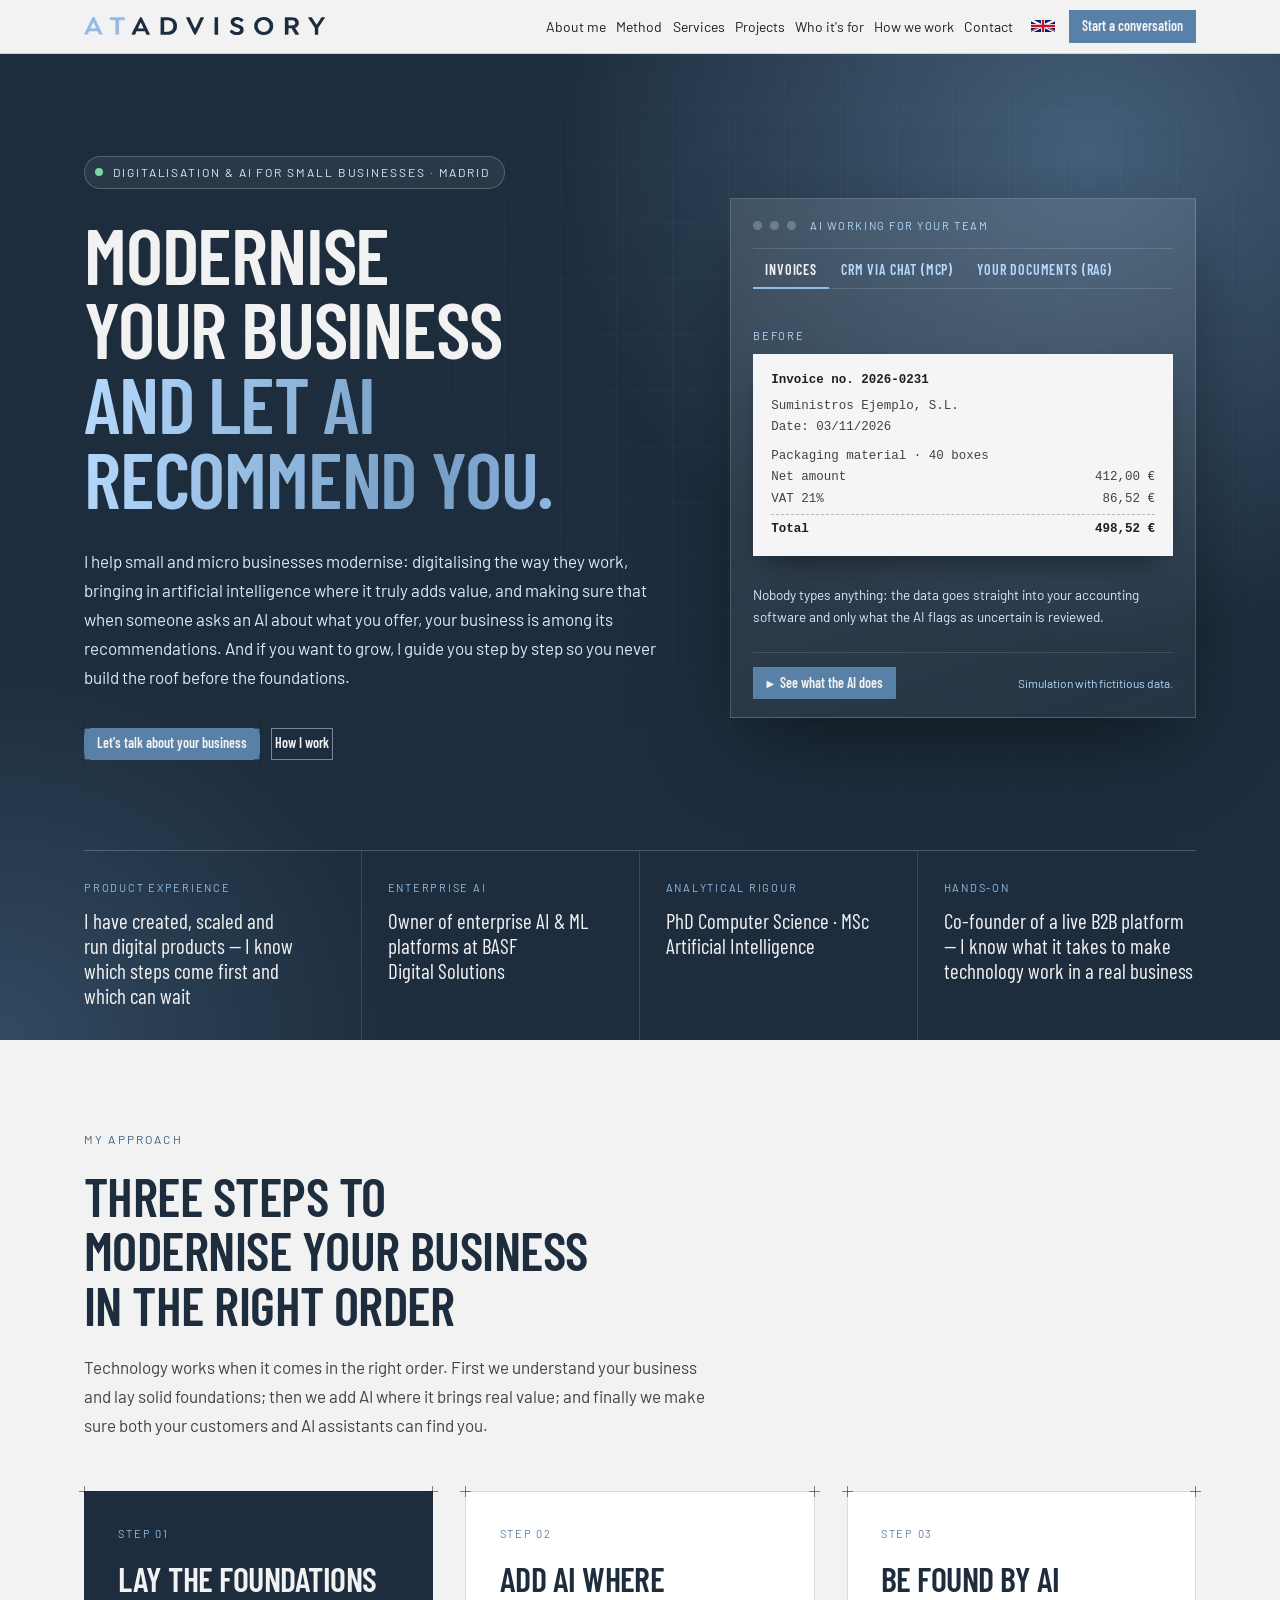
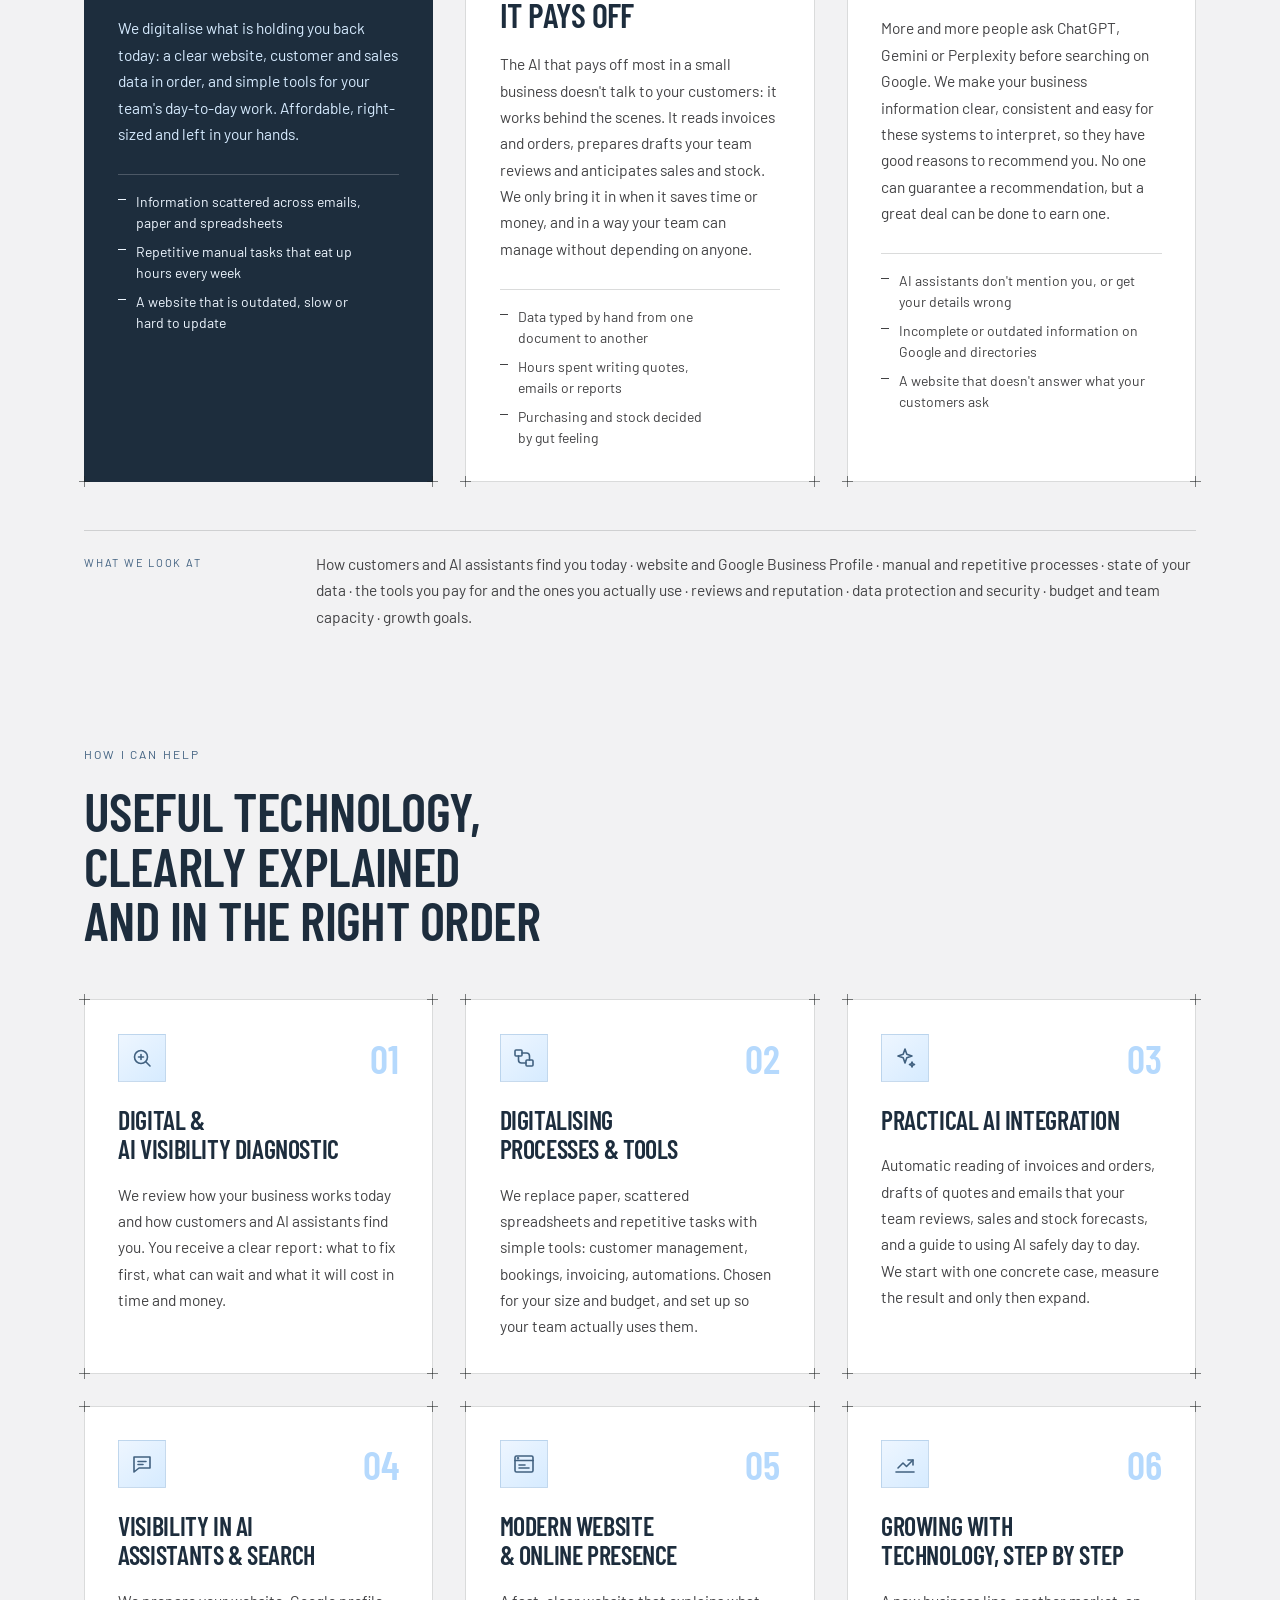
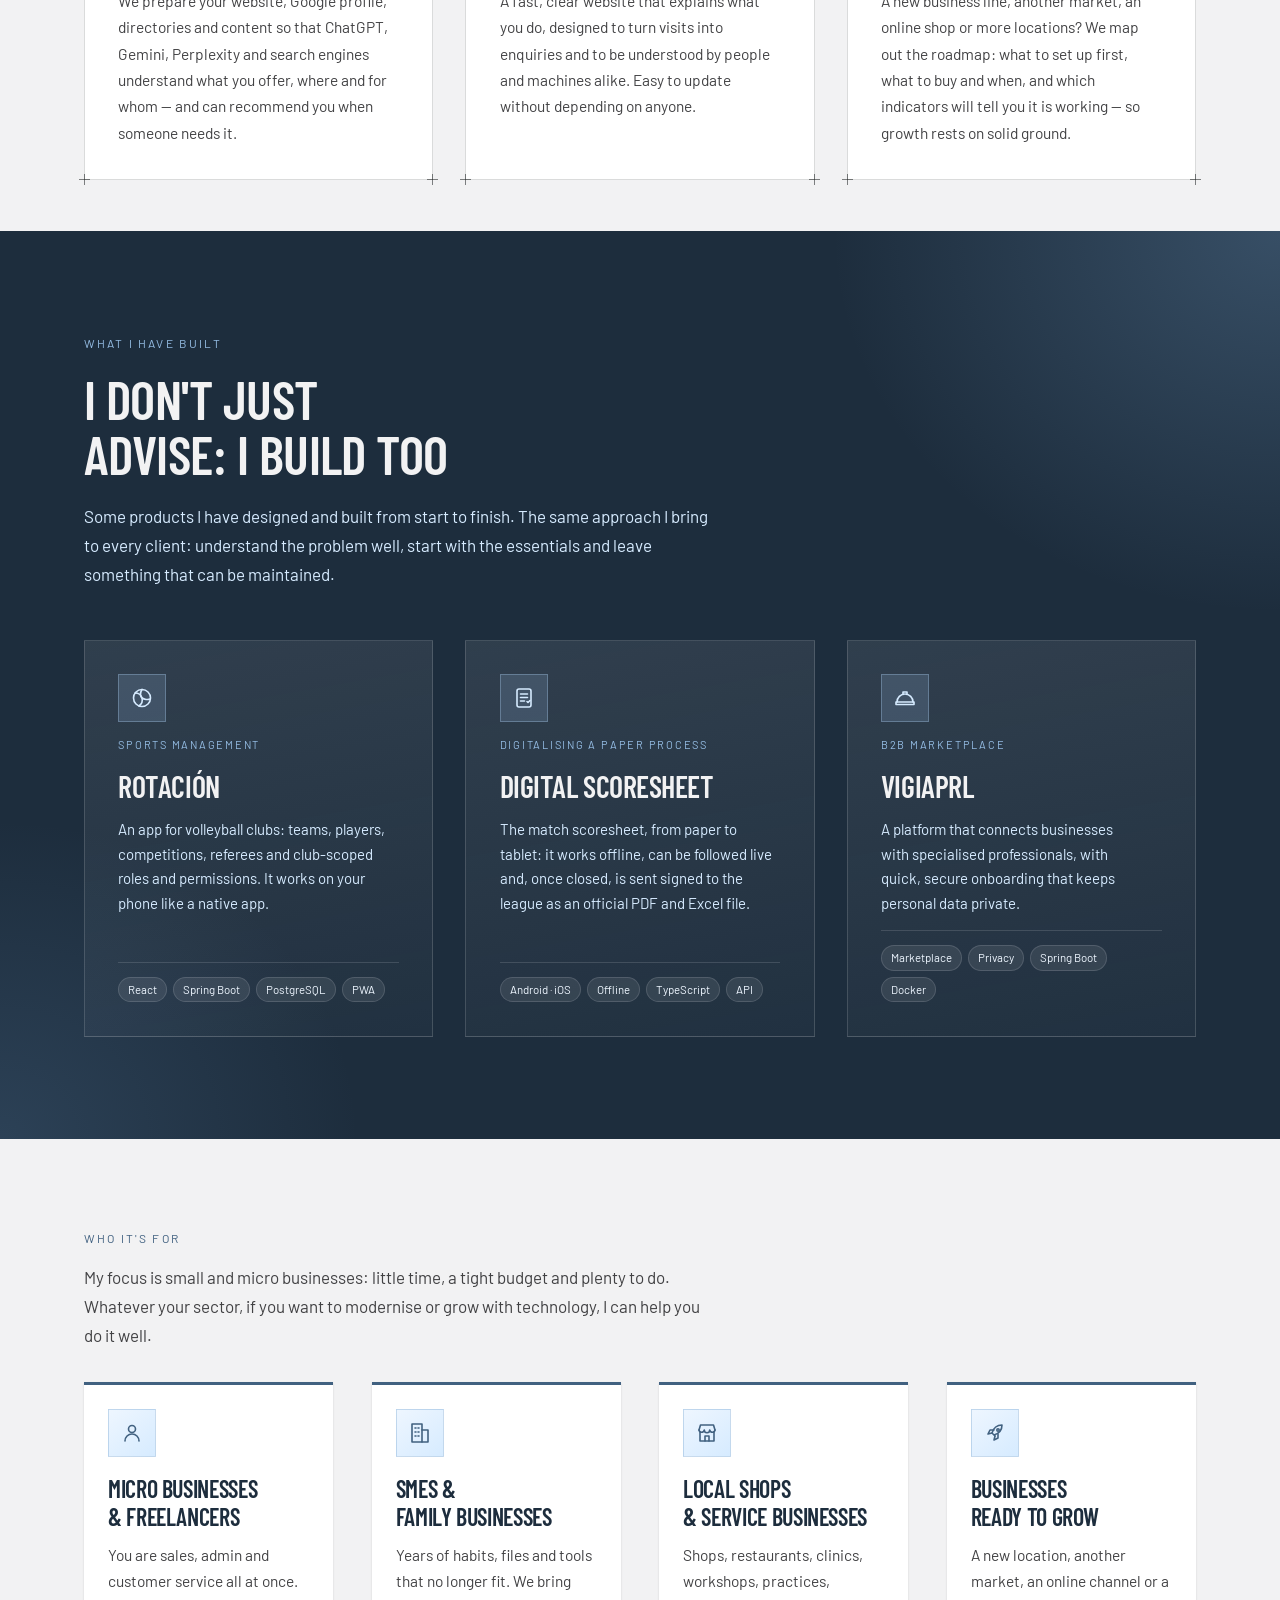
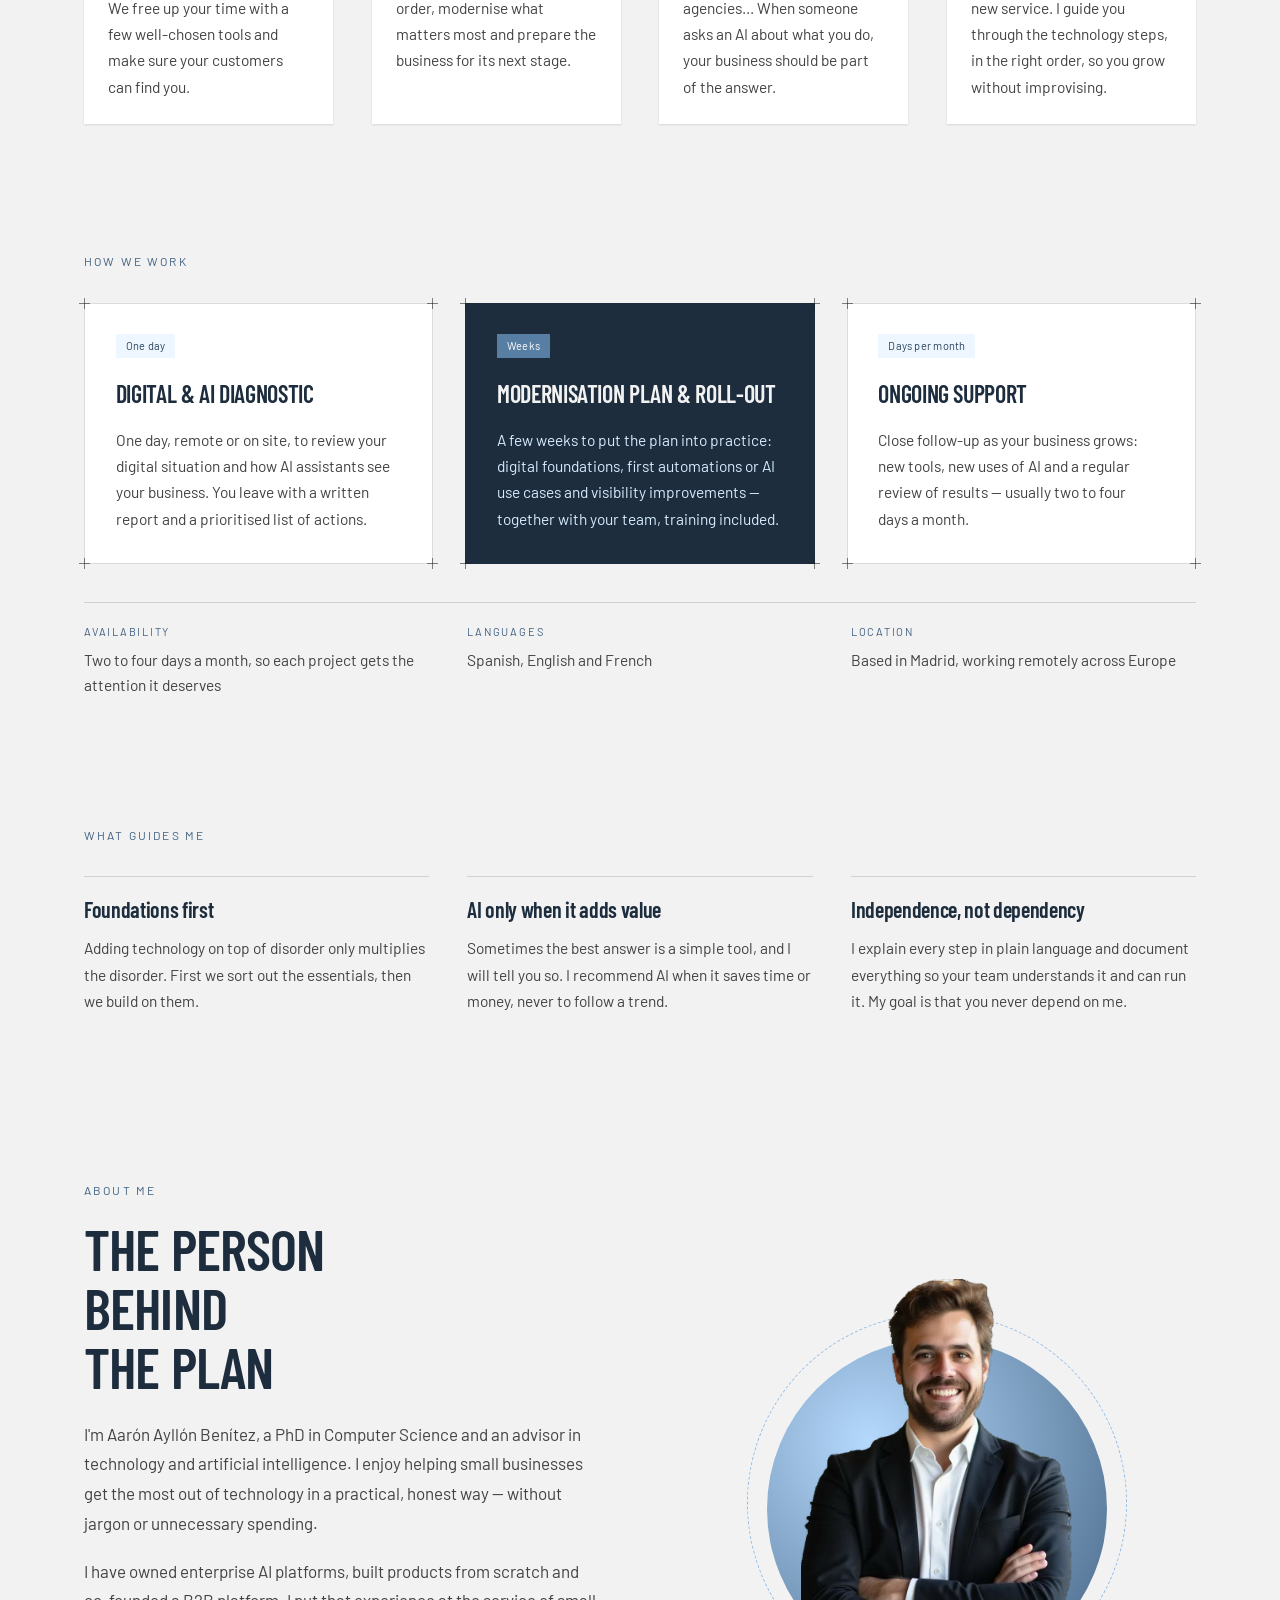
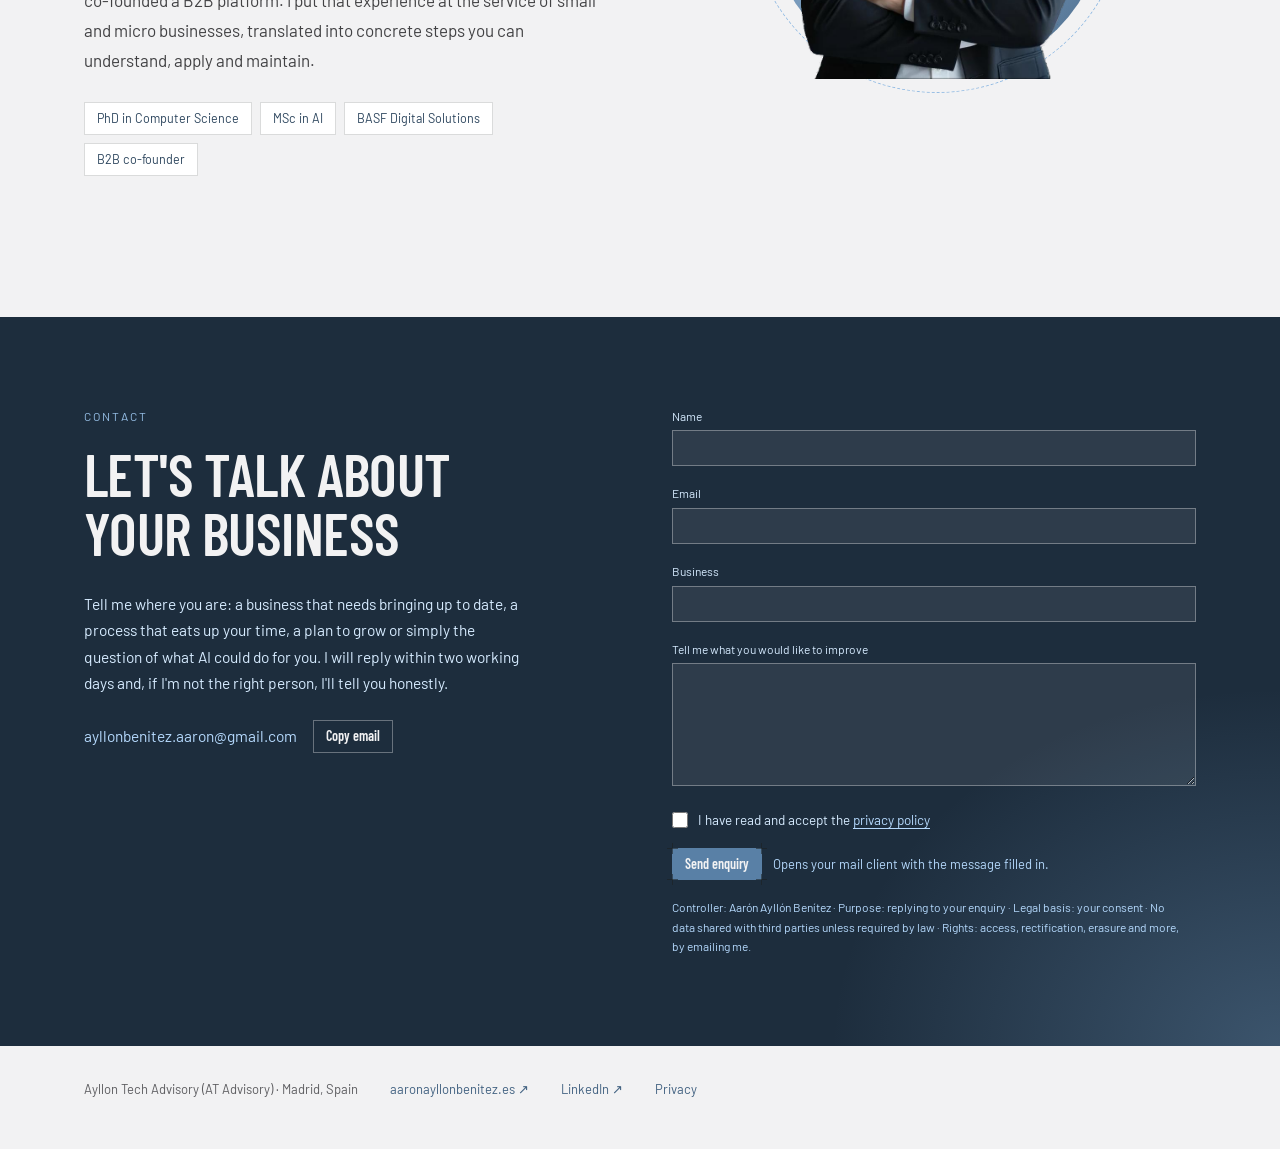
==== commit c0bf241f: "Add privacy policy and consent, and self-host the fonts - New privacy policy pages (/privacidad/, /e" ====
--- a/en/index.html
+++ b/en/index.html
@@ -552,10 +552,12 @@
           <label for="at2-msg" style="color: var(--color-accent-200)">Tell me what you would like to&nbsp;improve</label>
           <textarea class="input" id="at2-msg" name="message" rows="5" style="resize: vertical; background: color-mix(in srgb, var(--color-bg) 8%, transparent); border-color: color-mix(in srgb, var(--color-bg) 35%, transparent); color: var(--color-bg)"></textarea>
         </div>
+        <label class="form-consent"><input type="checkbox" name="consent" value="yes" required> <span><span>I have read and accept&nbsp;the</span> <a href="privacy/">privacy policy</a></span></label>
         <div style="display: flex; gap: var(--space-3); align-items: center; flex-wrap: wrap">
           <button class="btn btn-primary blueprint" type="submit" style="white-space: nowrap; flex: 0 0 auto"><i class="corner tl"></i><i class="corner tr"></i><i class="corner bl"></i><i class="corner br"></i>Send enquiry</button>
           <span style="font-size: 13px; line-height: 1.5; color: var(--color-accent-300)">Opens your mail client with the message filled&nbsp;in.</span>
         </div>
+        <p class="form-legal">Controller: Aarón Ayllón Benítez · Purpose: replying to your enquiry · Legal basis: your consent · No data shared with third parties unless required by law · Rights: access, rectification, erasure and more, by emailing&nbsp;me.</p>
         <p class="form-status" role="status" aria-live="polite" hidden></p>
       </form>
     </div>
@@ -567,6 +569,7 @@
     <span>Ayllon Tech Advisory (AT Advisory) · Madrid,&nbsp;Spain</span>
     <a href="https://aaronayllonbenitez.es" target="_blank" rel="noopener">aaronayllonbenitez.es ↗</a>
     <a href="https://www.linkedin.com/in/aar%C3%B3n-ayll%C3%B3n-ben%C3%ADtez-ph-d-b5599158/" target="_blank" rel="noopener">LinkedIn ↗</a>
+    <a href="privacy/">Privacy</a>
   </footer>
 </body>
 </html>
--- a/styles.css
+++ b/styles.css
@@ -1,5 +1,141 @@
 /* Industry — design-system tokens and component classes. This file is the source of truth for the system's look; retune it here and see readme.md. */
-@import url('https://fonts.googleapis.com/css2?family=Barlow:wght@400;500;700&family=Barlow+Condensed:wght@400;600&display=swap');
+/* Barlow y Barlow Condensed (SIL Open Font License 1.1, ver assets/fonts/OFL.txt), alojadas en la propia web:
+   mismos archivos y subconjuntos que servía Google Fonts, sin enviar la IP de los visitantes a terceros. */
+/* vietnamese */
+@font-face {
+  font-family: 'Barlow';
+  font-style: normal;
+  font-weight: 400;
+  font-display: swap;
+  src: url('assets/fonts/barlow-400-vietnamese.woff2') format('woff2');
+  unicode-range: U+0102-0103, U+0110-0111, U+0128-0129, U+0168-0169, U+01A0-01A1, U+01AF-01B0, U+0300-0301, U+0303-0304, U+0308-0309, U+0323, U+0329, U+1EA0-1EF9, U+20AB;
+}
+/* latin-ext */
+@font-face {
+  font-family: 'Barlow';
+  font-style: normal;
+  font-weight: 400;
+  font-display: swap;
+  src: url('assets/fonts/barlow-400-latin-ext.woff2') format('woff2');
+  unicode-range: U+0100-02BA, U+02BD-02C5, U+02C7-02CC, U+02CE-02D7, U+02DD-02FF, U+0304, U+0308, U+0329, U+1D00-1DBF, U+1E00-1E9F, U+1EF2-1EFF, U+2020, U+20A0-20AB, U+20AD-20C4, U+2113, U+2C60-2C7F, U+A720-A7FF;
+}
+/* latin */
+@font-face {
+  font-family: 'Barlow';
+  font-style: normal;
+  font-weight: 400;
+  font-display: swap;
+  src: url('assets/fonts/barlow-400-latin.woff2') format('woff2');
+  unicode-range: U+0000-00FF, U+0131, U+0152-0153, U+02BB-02BC, U+02C6, U+02DA, U+02DC, U+0304, U+0308, U+0329, U+2000-206F, U+20AC, U+2122, U+2191, U+2193, U+2212, U+2215, U+FEFF, U+FFFD;
+}
+/* vietnamese */
+@font-face {
+  font-family: 'Barlow';
+  font-style: normal;
+  font-weight: 500;
+  font-display: swap;
+  src: url('assets/fonts/barlow-500-vietnamese.woff2') format('woff2');
+  unicode-range: U+0102-0103, U+0110-0111, U+0128-0129, U+0168-0169, U+01A0-01A1, U+01AF-01B0, U+0300-0301, U+0303-0304, U+0308-0309, U+0323, U+0329, U+1EA0-1EF9, U+20AB;
+}
+/* latin-ext */
+@font-face {
+  font-family: 'Barlow';
+  font-style: normal;
+  font-weight: 500;
+  font-display: swap;
+  src: url('assets/fonts/barlow-500-latin-ext.woff2') format('woff2');
+  unicode-range: U+0100-02BA, U+02BD-02C5, U+02C7-02CC, U+02CE-02D7, U+02DD-02FF, U+0304, U+0308, U+0329, U+1D00-1DBF, U+1E00-1E9F, U+1EF2-1EFF, U+2020, U+20A0-20AB, U+20AD-20C4, U+2113, U+2C60-2C7F, U+A720-A7FF;
+}
+/* latin */
+@font-face {
+  font-family: 'Barlow';
+  font-style: normal;
+  font-weight: 500;
+  font-display: swap;
+  src: url('assets/fonts/barlow-500-latin.woff2') format('woff2');
+  unicode-range: U+0000-00FF, U+0131, U+0152-0153, U+02BB-02BC, U+02C6, U+02DA, U+02DC, U+0304, U+0308, U+0329, U+2000-206F, U+20AC, U+2122, U+2191, U+2193, U+2212, U+2215, U+FEFF, U+FFFD;
+}
+/* vietnamese */
+@font-face {
+  font-family: 'Barlow';
+  font-style: normal;
+  font-weight: 700;
+  font-display: swap;
+  src: url('assets/fonts/barlow-700-vietnamese.woff2') format('woff2');
+  unicode-range: U+0102-0103, U+0110-0111, U+0128-0129, U+0168-0169, U+01A0-01A1, U+01AF-01B0, U+0300-0301, U+0303-0304, U+0308-0309, U+0323, U+0329, U+1EA0-1EF9, U+20AB;
+}
+/* latin-ext */
+@font-face {
+  font-family: 'Barlow';
+  font-style: normal;
+  font-weight: 700;
+  font-display: swap;
+  src: url('assets/fonts/barlow-700-latin-ext.woff2') format('woff2');
+  unicode-range: U+0100-02BA, U+02BD-02C5, U+02C7-02CC, U+02CE-02D7, U+02DD-02FF, U+0304, U+0308, U+0329, U+1D00-1DBF, U+1E00-1E9F, U+1EF2-1EFF, U+2020, U+20A0-20AB, U+20AD-20C4, U+2113, U+2C60-2C7F, U+A720-A7FF;
+}
+/* latin */
+@font-face {
+  font-family: 'Barlow';
+  font-style: normal;
+  font-weight: 700;
+  font-display: swap;
+  src: url('assets/fonts/barlow-700-latin.woff2') format('woff2');
+  unicode-range: U+0000-00FF, U+0131, U+0152-0153, U+02BB-02BC, U+02C6, U+02DA, U+02DC, U+0304, U+0308, U+0329, U+2000-206F, U+20AC, U+2122, U+2191, U+2193, U+2212, U+2215, U+FEFF, U+FFFD;
+}
+/* vietnamese */
+@font-face {
+  font-family: 'Barlow Condensed';
+  font-style: normal;
+  font-weight: 400;
+  font-display: swap;
+  src: url('assets/fonts/barlow-condensed-400-vietnamese.woff2') format('woff2');
+  unicode-range: U+0102-0103, U+0110-0111, U+0128-0129, U+0168-0169, U+01A0-01A1, U+01AF-01B0, U+0300-0301, U+0303-0304, U+0308-0309, U+0323, U+0329, U+1EA0-1EF9, U+20AB;
+}
+/* latin-ext */
+@font-face {
+  font-family: 'Barlow Condensed';
+  font-style: normal;
+  font-weight: 400;
+  font-display: swap;
+  src: url('assets/fonts/barlow-condensed-400-latin-ext.woff2') format('woff2');
+  unicode-range: U+0100-02BA, U+02BD-02C5, U+02C7-02CC, U+02CE-02D7, U+02DD-02FF, U+0304, U+0308, U+0329, U+1D00-1DBF, U+1E00-1E9F, U+1EF2-1EFF, U+2020, U+20A0-20AB, U+20AD-20C4, U+2113, U+2C60-2C7F, U+A720-A7FF;
+}
+/* latin */
+@font-face {
+  font-family: 'Barlow Condensed';
+  font-style: normal;
+  font-weight: 400;
+  font-display: swap;
+  src: url('assets/fonts/barlow-condensed-400-latin.woff2') format('woff2');
+  unicode-range: U+0000-00FF, U+0131, U+0152-0153, U+02BB-02BC, U+02C6, U+02DA, U+02DC, U+0304, U+0308, U+0329, U+2000-206F, U+20AC, U+2122, U+2191, U+2193, U+2212, U+2215, U+FEFF, U+FFFD;
+}
+/* vietnamese */
+@font-face {
+  font-family: 'Barlow Condensed';
+  font-style: normal;
+  font-weight: 600;
+  font-display: swap;
+  src: url('assets/fonts/barlow-condensed-600-vietnamese.woff2') format('woff2');
+  unicode-range: U+0102-0103, U+0110-0111, U+0128-0129, U+0168-0169, U+01A0-01A1, U+01AF-01B0, U+0300-0301, U+0303-0304, U+0308-0309, U+0323, U+0329, U+1EA0-1EF9, U+20AB;
+}
+/* latin-ext */
+@font-face {
+  font-family: 'Barlow Condensed';
+  font-style: normal;
+  font-weight: 600;
+  font-display: swap;
+  src: url('assets/fonts/barlow-condensed-600-latin-ext.woff2') format('woff2');
+  unicode-range: U+0100-02BA, U+02BD-02C5, U+02C7-02CC, U+02CE-02D7, U+02DD-02FF, U+0304, U+0308, U+0329, U+1D00-1DBF, U+1E00-1E9F, U+1EF2-1EFF, U+2020, U+20A0-20AB, U+20AD-20C4, U+2113, U+2C60-2C7F, U+A720-A7FF;
+}
+/* latin */
+@font-face {
+  font-family: 'Barlow Condensed';
+  font-style: normal;
+  font-weight: 600;
+  font-display: swap;
+  src: url('assets/fonts/barlow-condensed-600-latin.woff2') format('woff2');
+  unicode-range: U+0000-00FF, U+0131, U+0152-0153, U+02BB-02BC, U+02C6, U+02DA, U+02DC, U+0304, U+0308, U+0329, U+2000-206F, U+20AC, U+2122, U+2191, U+2193, U+2212, U+2215, U+FEFF, U+FFFD;
+}
 
 :root {
   --color-bg: #f2f2f3;
--- a/assets/site.css
+++ b/assets/site.css
@@ -242,3 +242,16 @@
   .form-status[data-state="success"] { color: #7fd4a8; }
   .form-status[data-state="error"] { color: #ffb4a8; }
   .form-trap { position: absolute; left: -9999px; width: 1px; height: 1px; opacity: 0; }
+
+  /* ── Privacy: consent checkbox, first-layer notice and legal page ── */
+  .form-consent { display: flex; align-items: flex-start; gap: 10px; font-size: 13.5px; line-height: 1.5; color: var(--color-accent-200); cursor: pointer; }
+  .form-consent input { flex: none; width: 16px; height: 16px; margin: 2px 0 0; accent-color: var(--color-accent-400); }
+  .form-consent a { color: var(--color-accent-300); text-decoration: underline; }
+  .form-legal { margin: 0; font-size: 12px; line-height: 1.6; color: var(--color-accent-300); }
+  .legal-updated { margin: 0 0 8px; font-size: 14px; color: var(--color-neutral-600); }
+  .legal-body { max-width: 72ch; }
+  .legal-body h2 { font-family: var(--font-heading); font-weight: 600; font-size: 22px; line-height: 1.2; margin: 36px 0 10px; color: var(--color-accent-900); }
+  .legal-body p, .legal-body li { font-size: 16px; line-height: 1.75; color: var(--color-neutral-800); }
+  .legal-body p { margin: 0 0 14px; }
+  .legal-body ul { margin: 0 0 14px; padding-left: 20px; }
+  .legal-body a { text-decoration: underline; }
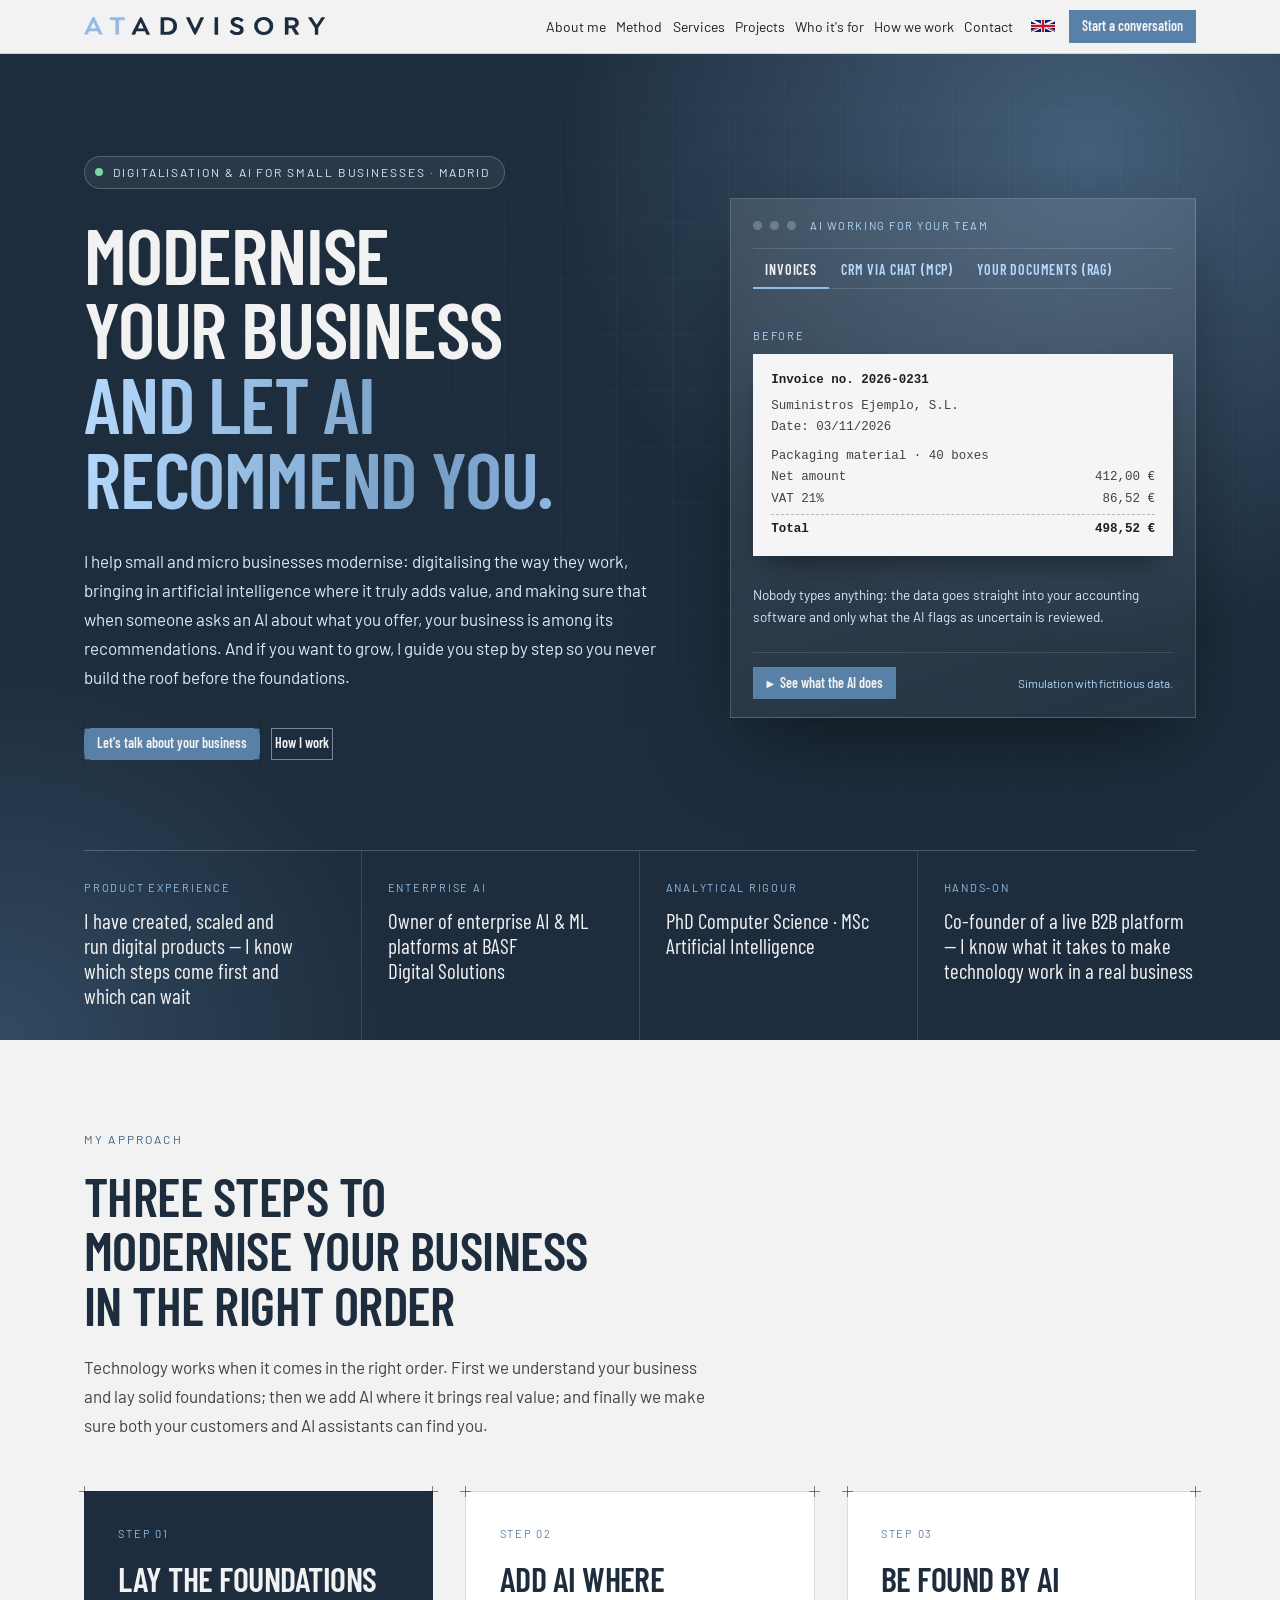
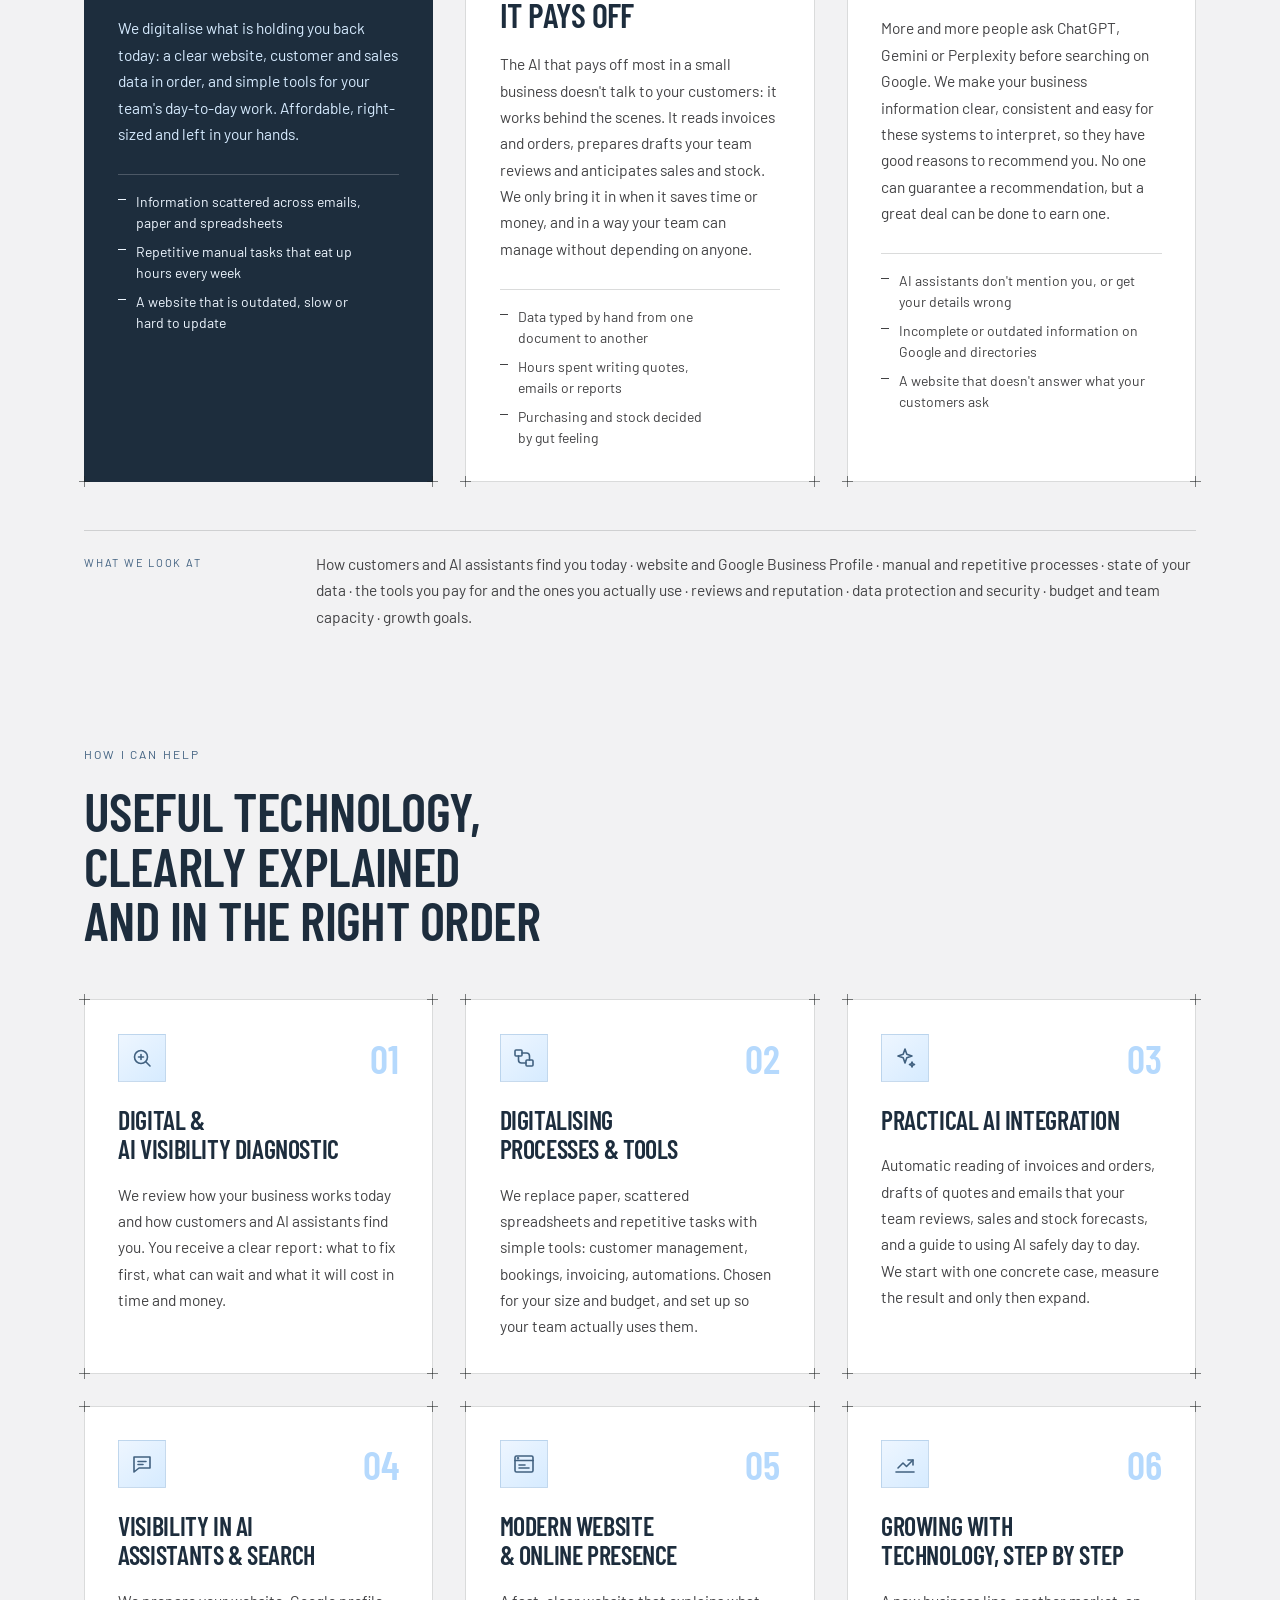
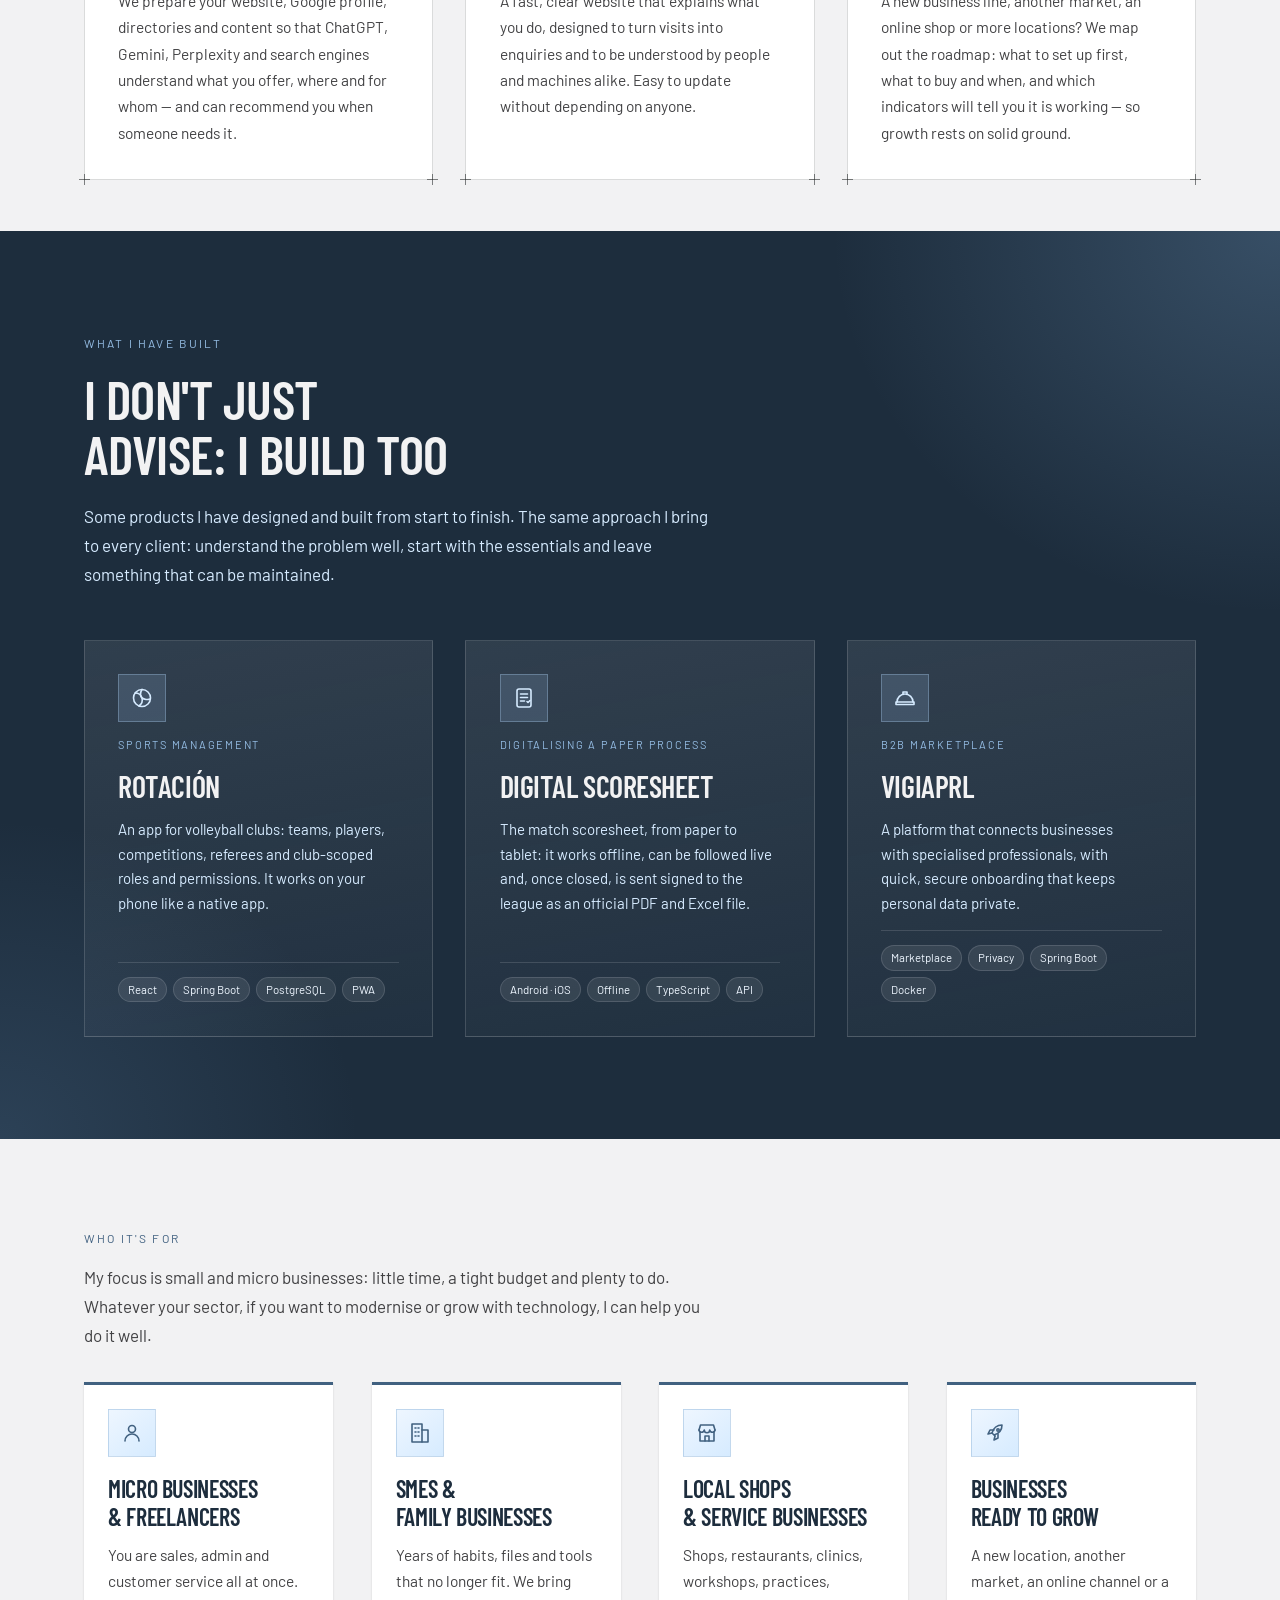
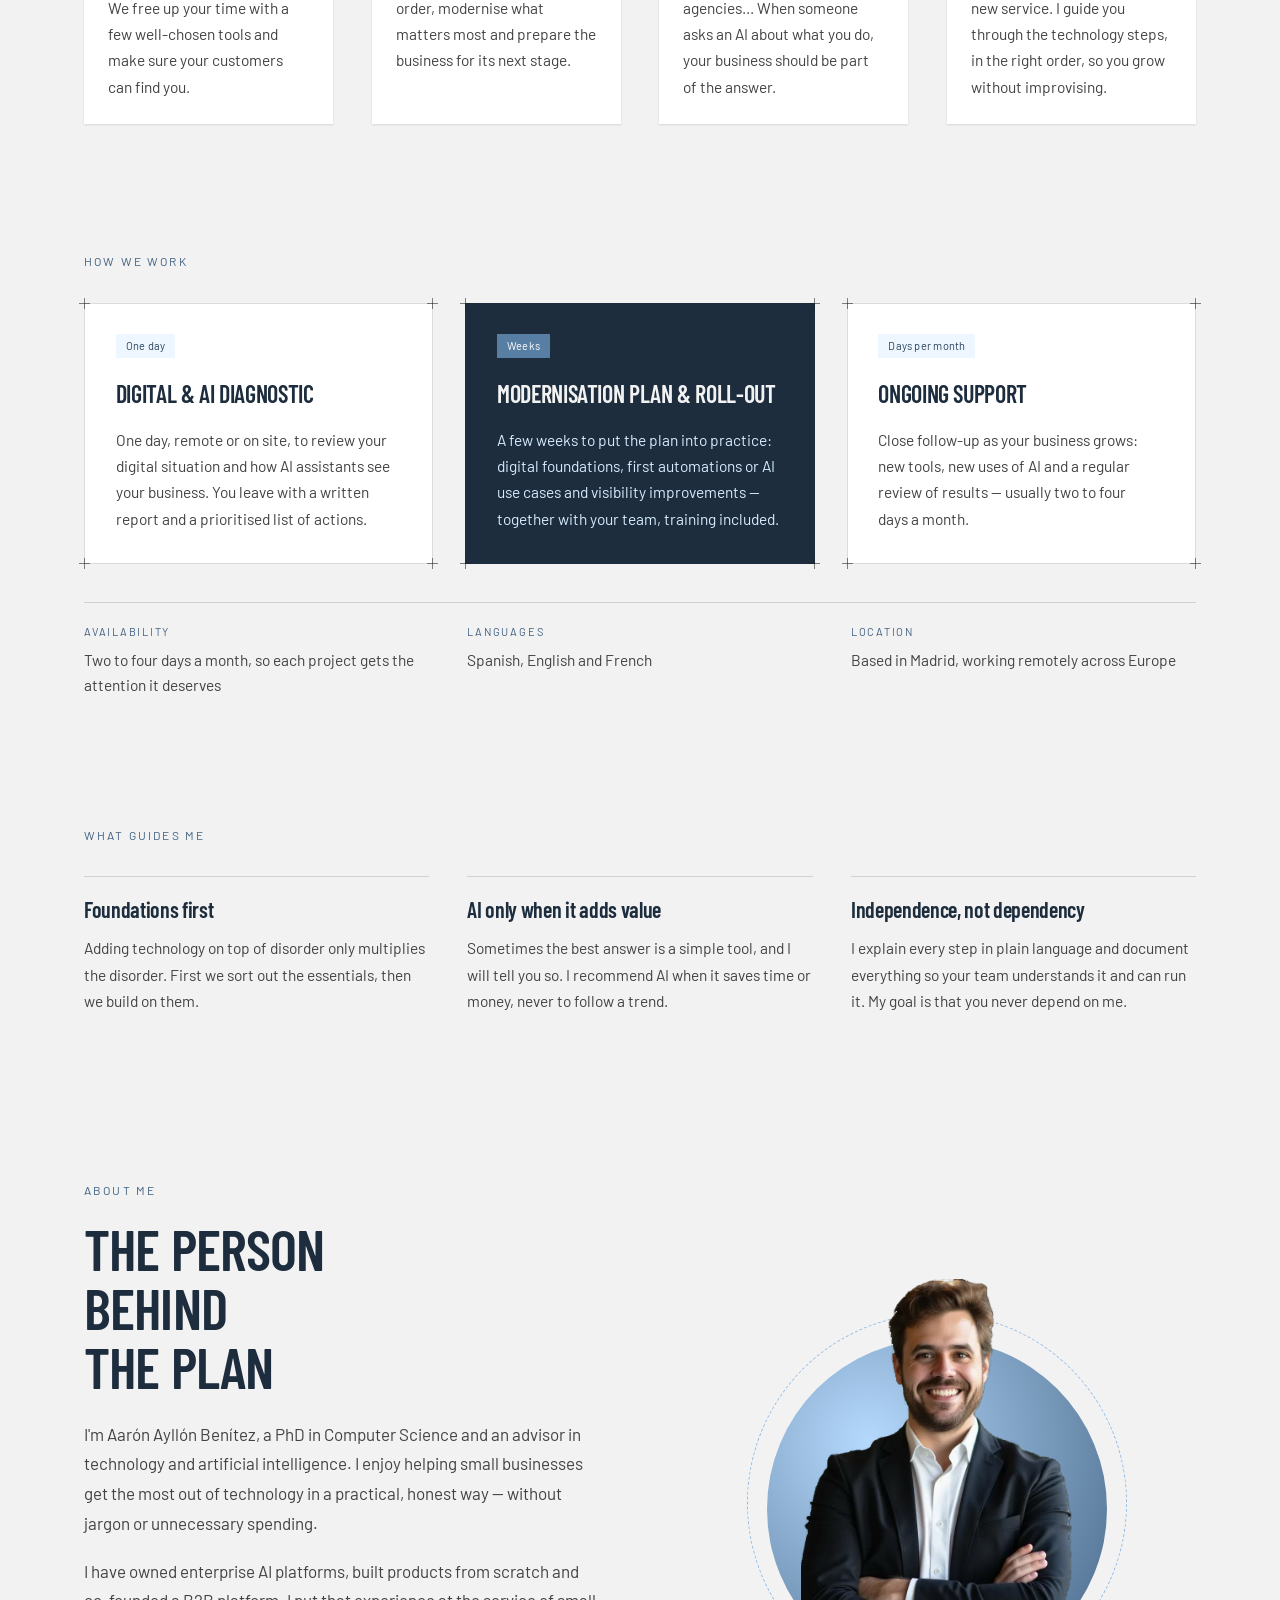
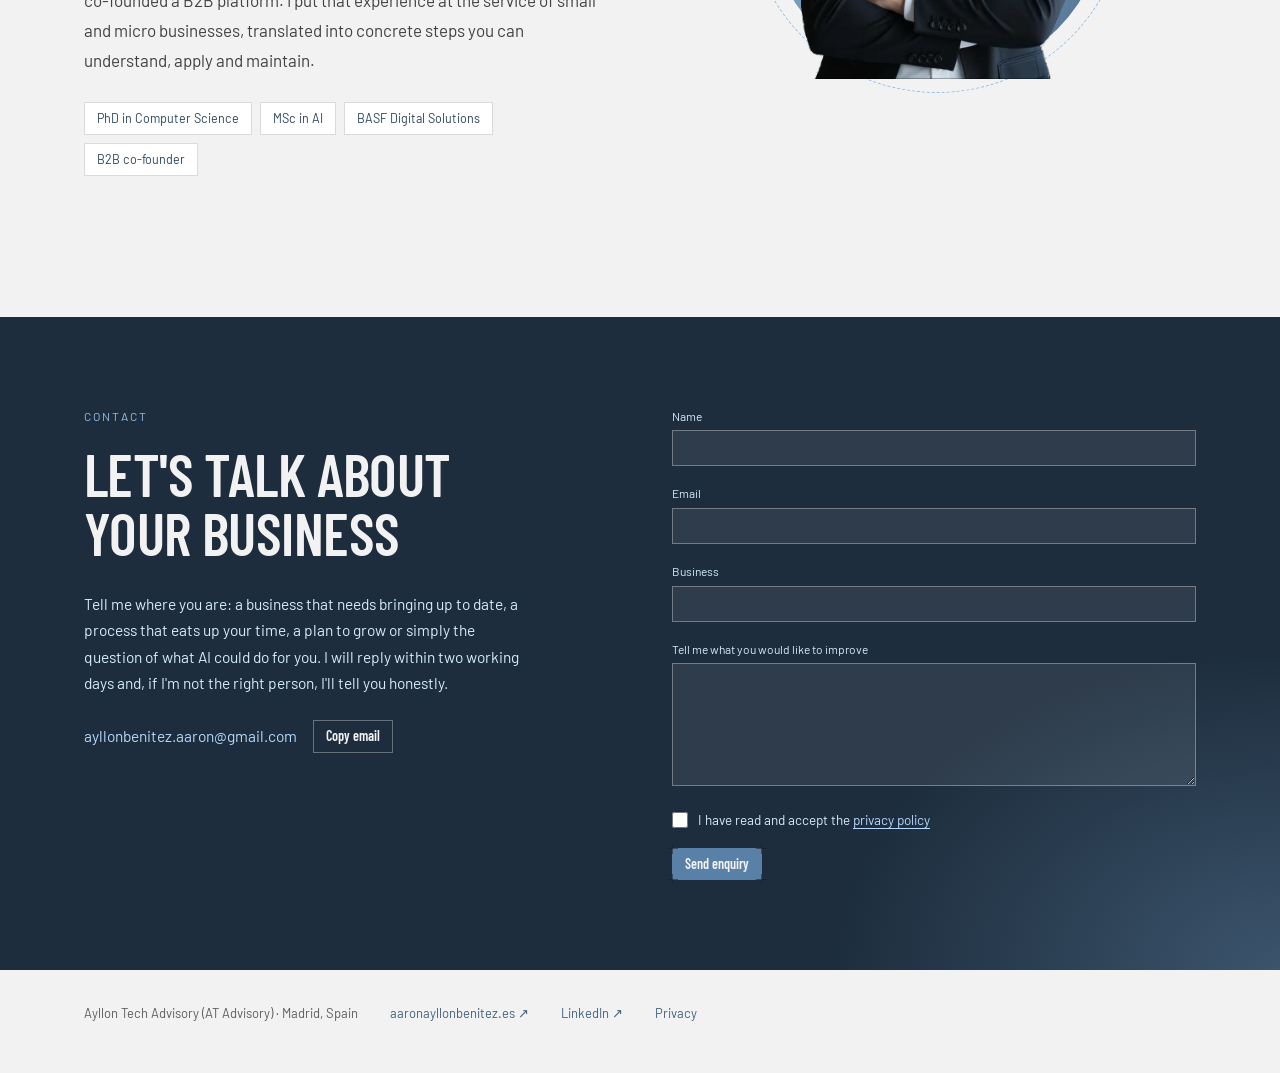
==== commit a7559dae: "Remove the mail-client note and the data-protection summary from the form The consent checkbox with " ====
--- a/en/index.html
+++ b/en/index.html
@@ -555,9 +555,7 @@
         <label class="form-consent"><input type="checkbox" name="consent" value="yes" required> <span><span>I have read and accept&nbsp;the</span> <a href="privacy/">privacy policy</a></span></label>
         <div style="display: flex; gap: var(--space-3); align-items: center; flex-wrap: wrap">
           <button class="btn btn-primary blueprint" type="submit" style="white-space: nowrap; flex: 0 0 auto"><i class="corner tl"></i><i class="corner tr"></i><i class="corner bl"></i><i class="corner br"></i>Send enquiry</button>
-          <span style="font-size: 13px; line-height: 1.5; color: var(--color-accent-300)">Opens your mail client with the message filled&nbsp;in.</span>
-        </div>
-        <p class="form-legal">Controller: Aarón Ayllón Benítez · Purpose: replying to your enquiry · Legal basis: your consent · No data shared with third parties unless required by law · Rights: access, rectification, erasure and more, by emailing&nbsp;me.</p>
+        </div>
         <p class="form-status" role="status" aria-live="polite" hidden></p>
       </form>
     </div>
--- a/assets/site.css
+++ b/assets/site.css
@@ -247,7 +247,6 @@
   .form-consent { display: flex; align-items: flex-start; gap: 10px; font-size: 13.5px; line-height: 1.5; color: var(--color-accent-200); cursor: pointer; }
   .form-consent input { flex: none; width: 16px; height: 16px; margin: 2px 0 0; accent-color: var(--color-accent-400); }
   .form-consent a { color: var(--color-accent-300); text-decoration: underline; }
-  .form-legal { margin: 0; font-size: 12px; line-height: 1.6; color: var(--color-accent-300); }
   .legal-updated { margin: 0 0 8px; font-size: 14px; color: var(--color-neutral-600); }
   .legal-body { max-width: 72ch; }
   .legal-body h2 { font-family: var(--font-heading); font-weight: 600; font-size: 22px; line-height: 1.2; margin: 36px 0 10px; color: var(--color-accent-900); }
